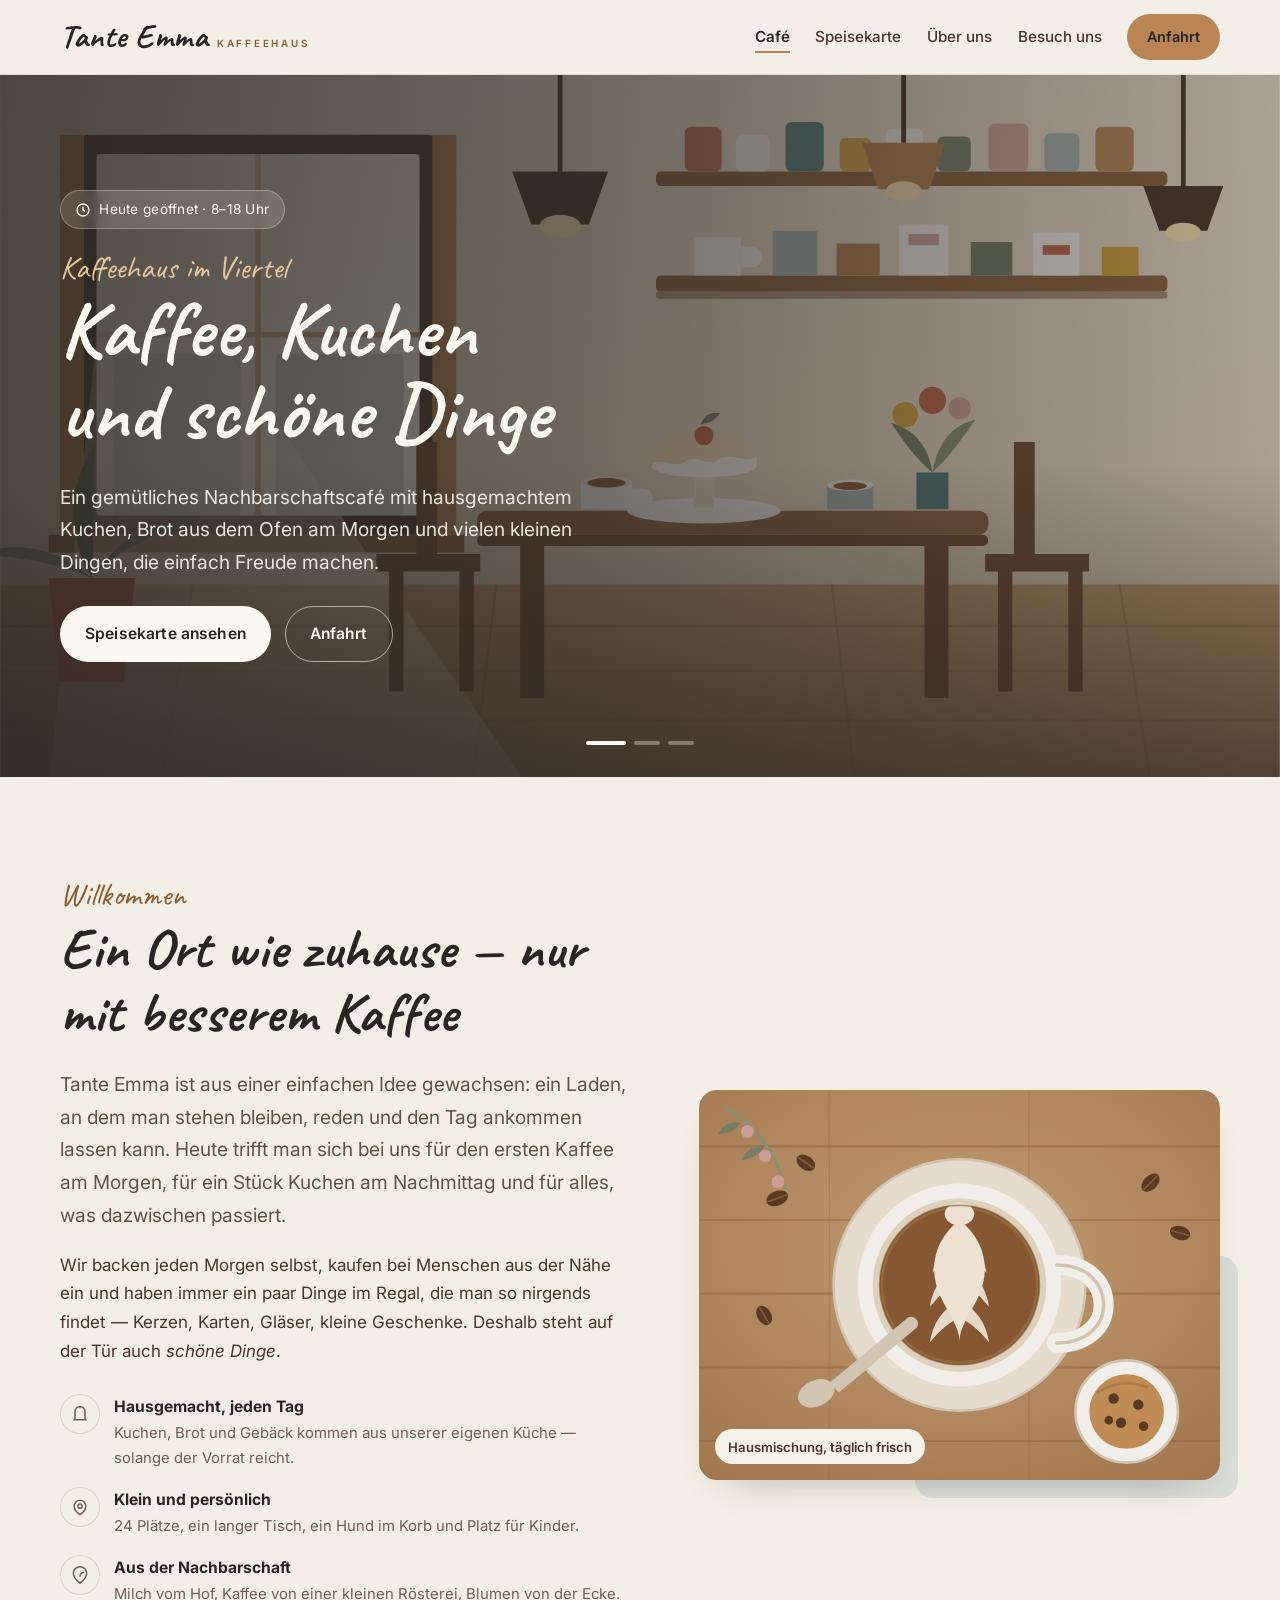
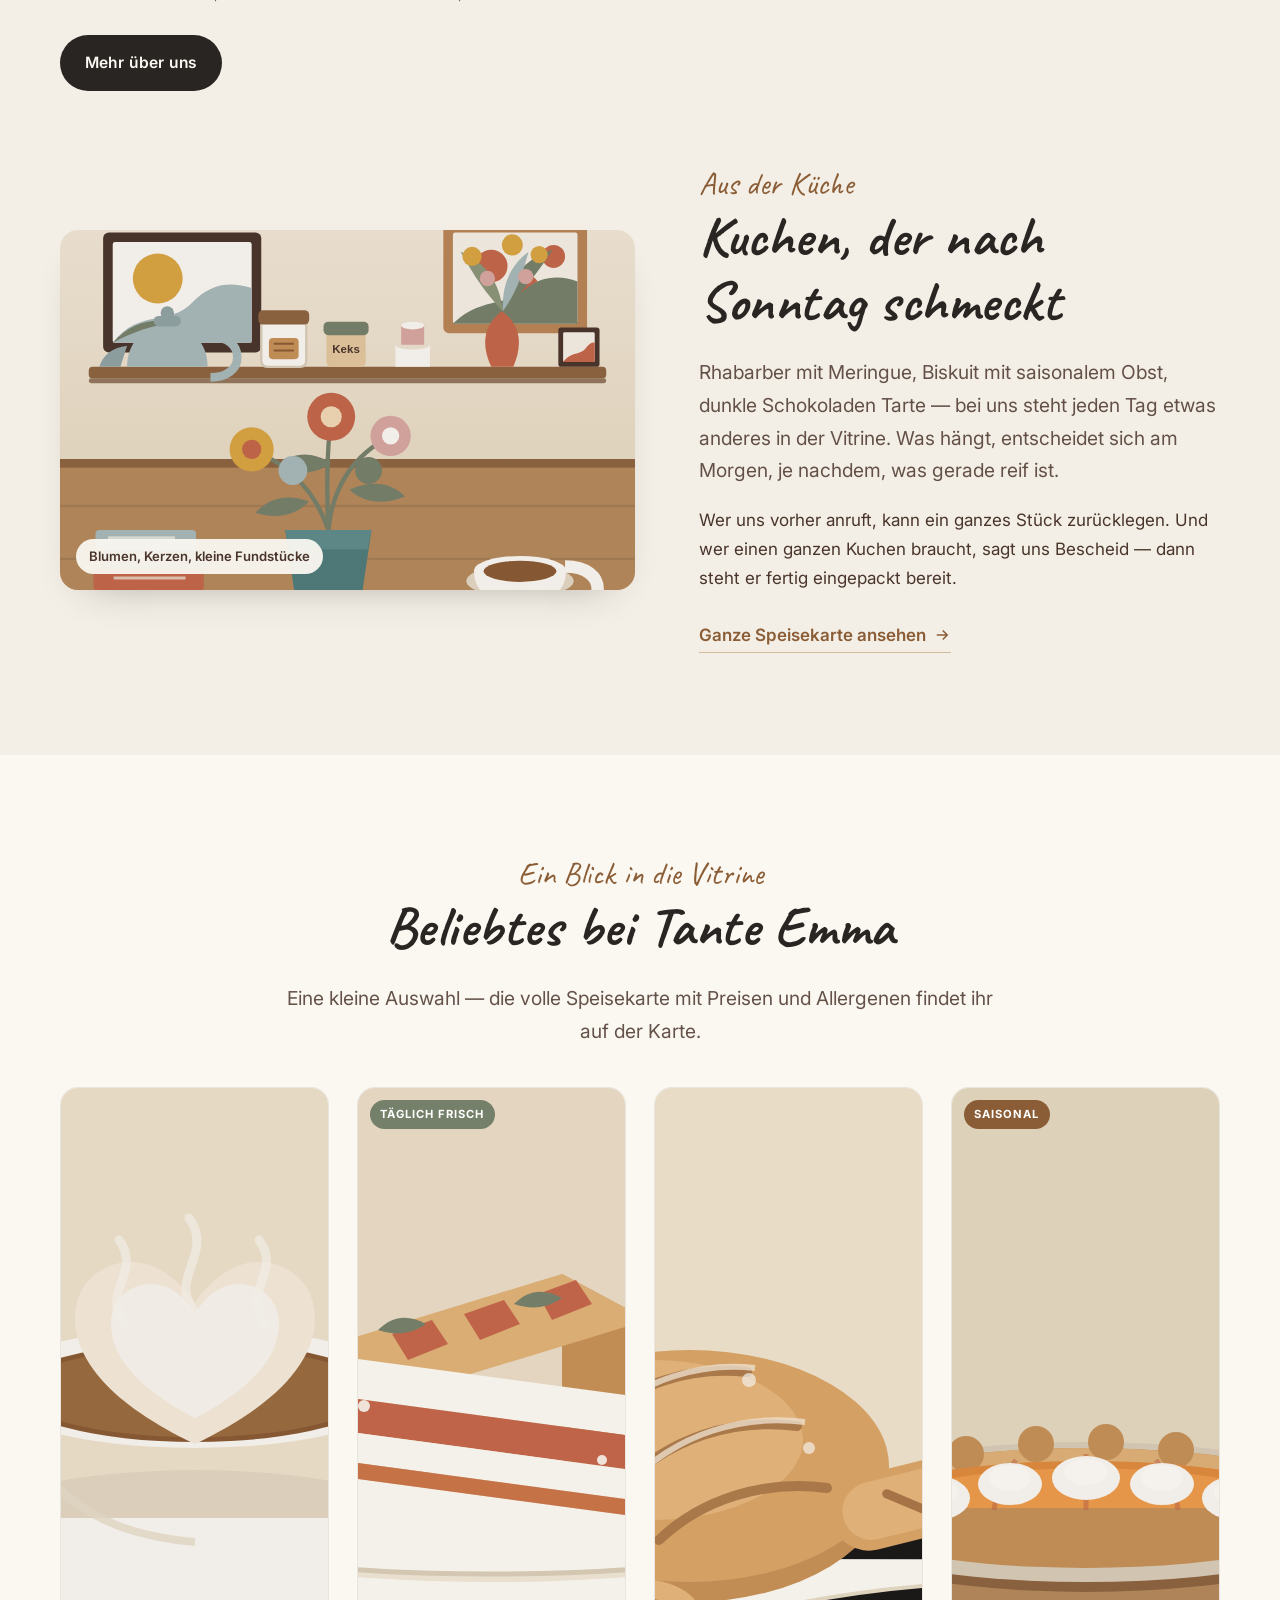
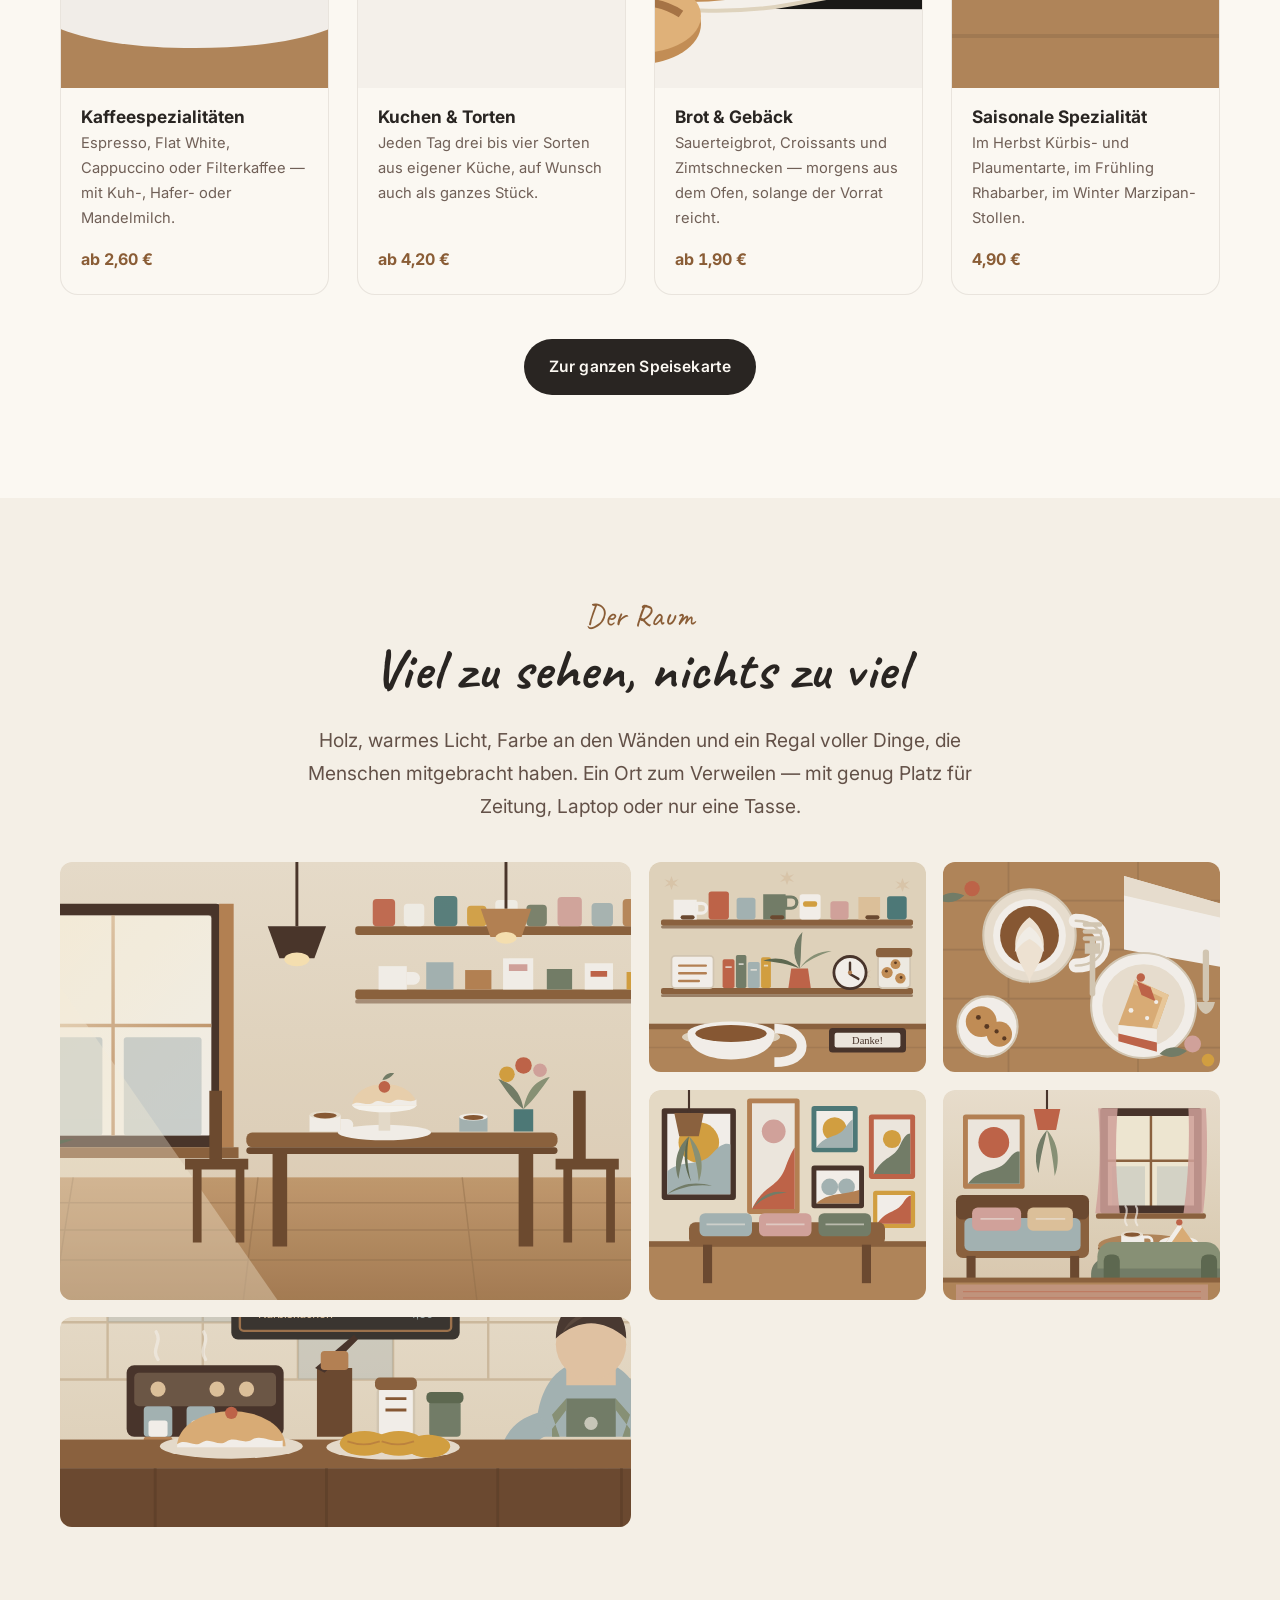
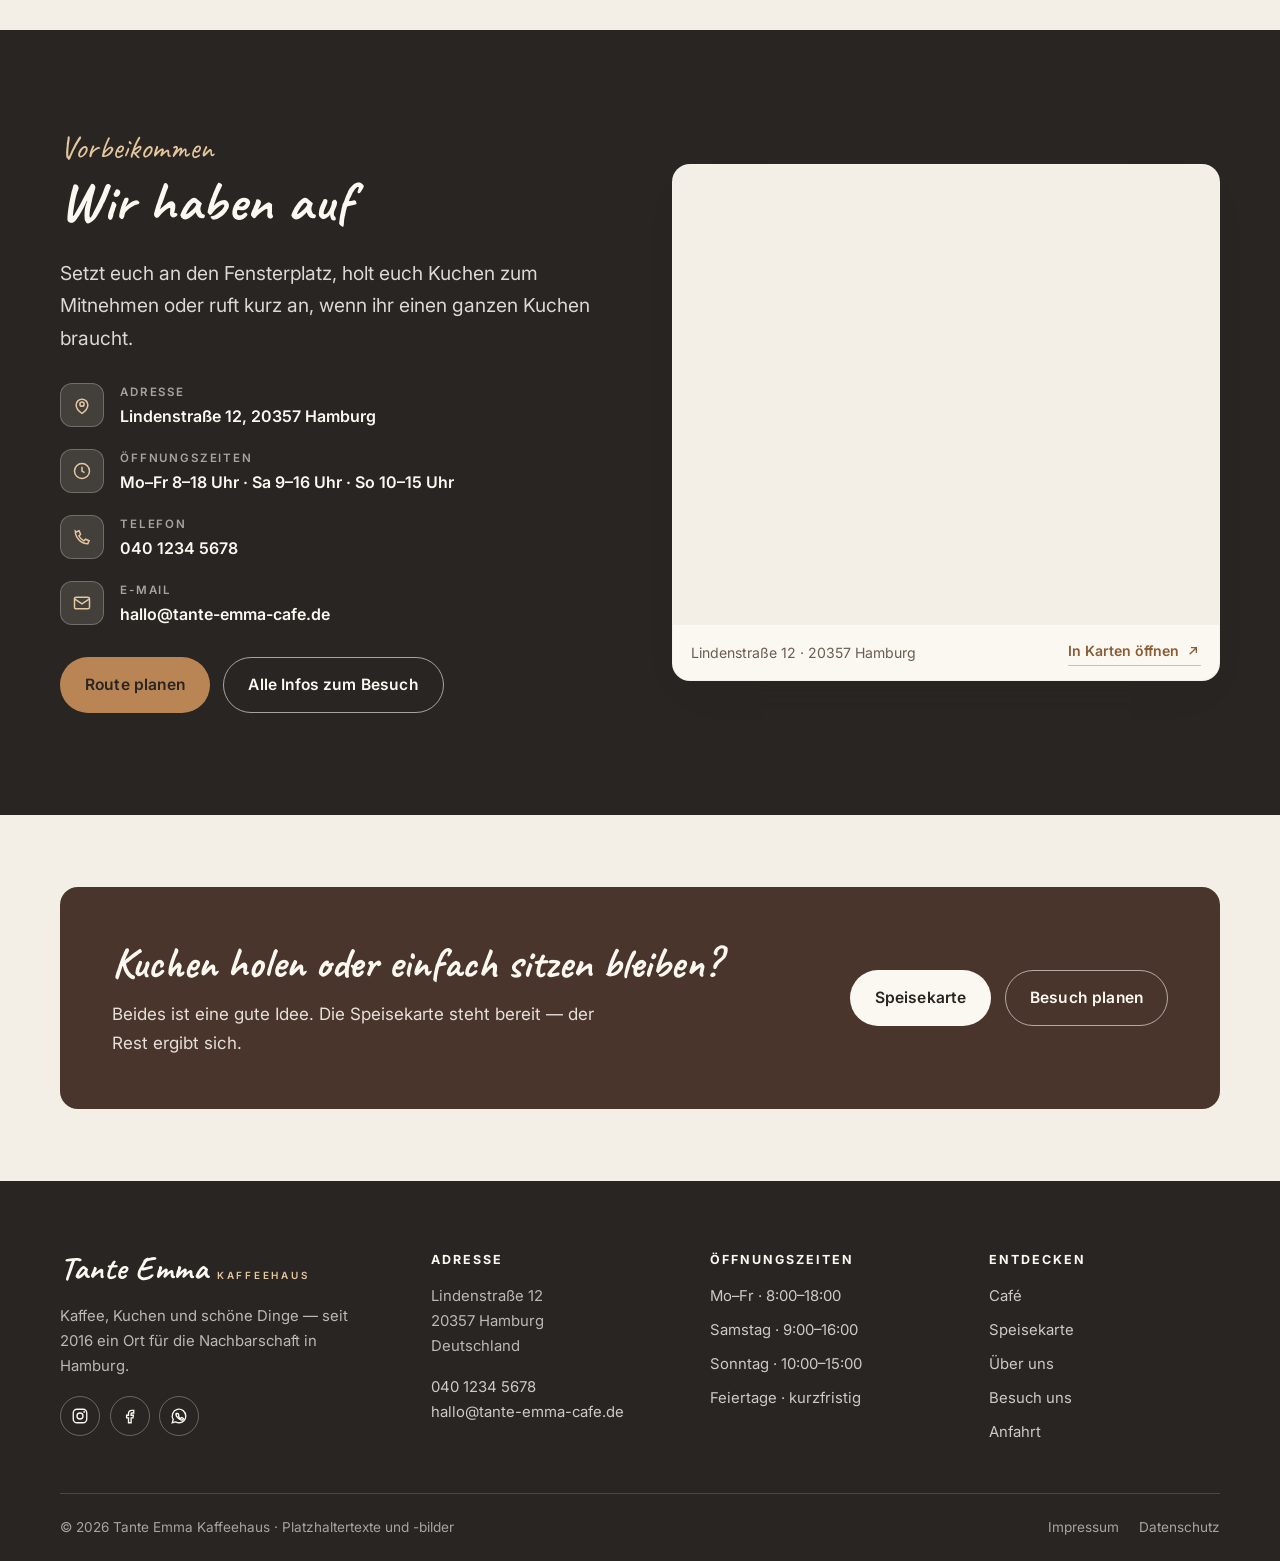
==== index.html @ 78c9334d "Add Tante Emma cafe website" ====
<!DOCTYPE html>
<html lang="de">
<head>
  <meta charset="utf-8">
  <meta name="viewport" content="width=device-width, initial-scale=1">
  <title>Tante Emma — Kaffee, Kuchen und schöne Dinge | Café in Hamburg</title>
  <meta name="description" content="Tante Emma ist das gemütliche Nachbarschaftscafé mit hausgemachtem Kuchen, frischem Brot und gutem Kaffee. Speisekarte, Öffnungszeiten und Anfahrt.">
  <link rel="canonical" href="https://www.tante-emma-cafe.de/">
  <meta name="theme-color" content="#F4EFE6">

  <meta property="og:type" content="website">
  <meta property="og:locale" content="de_DE">
  <meta property="og:site_name" content="Tante Emma">
  <meta property="og:title" content="Tante Emma — Kaffee, Kuchen und schöne Dinge">
  <meta property="og:description" content="Hausgemachter Kuchen, frisch gebackenes Brot und guter Kaffee im Nachbarschaftscafé.">
  <meta property="og:image" content="assets/img/hero-interior.svg">
  <meta name="twitter:card" content="summary_large_image">

  <link rel="icon" href="favicon.svg" type="image/svg+xml">

  <link rel="preconnect" href="https://fonts.googleapis.com">
  <link rel="preconnect" href="https://fonts.gstatic.com" crossorigin>
  <link href="https://fonts.googleapis.com/css2?family=Caveat:wght@500;600;700&family=Inter:wght@400;500;600;700&display=swap" rel="stylesheet">

  <link rel="stylesheet" href="assets/css/styles.css">

  <script type="application/ld+json">
  {
    "@context": "https://schema.org",
    "@type": "CafeOrCoffeeShop",
    "name": "Tante Emma",
    "description": "Nachbarschaftscafé mit hausgemachtem Kuchen, frischem Brot, Kaffee und schönen Dingen.",
    "url": "https://www.tante-emma-cafe.de/",
    "image": "assets/img/hero-interior.svg",
    "servesCuisine": ["Kaffee", "Kuchen", "Gebäck"],
    "priceRange": "€€",
    "telephone": "+49 40 1234 5678",
    "email": "hallo@tante-emma-cafe.de",
    "address": {
      "@type": "PostalAddress",
      "streetAddress": "Lindenstraße 12",
      "postalCode": "20357",
      "addressLocality": "Hamburg",
      "addressCountry": "DE"
    },
    "geo": { "@type": "GeoCoordinates", "latitude": 53.5637, "longitude": 9.9794 },
    "hasMap": "https://www.google.com/maps/dir/?api=1&destination=Lindenstra%C3%9Fe+12%2C+20357+Hamburg",
    "openingHoursSpecification": [
      { "@type": "OpeningHoursSpecification", "dayOfWeek": ["Monday","Tuesday","Wednesday","Thursday","Friday"], "opens": "08:00", "closes": "18:00" },
      { "@type": "OpeningHoursSpecification", "dayOfWeek": "Saturday", "opens": "09:00", "closes": "16:00" },
      { "@type": "OpeningHoursSpecification", "dayOfWeek": "Sunday", "opens": "10:00", "closes": "15:00" }
    ],
    "sameAs": ["https://www.instagram.com/", "https://www.facebook.com/"]
  }
  </script>
</head>
<body>
  <a class="skip-link" href="#inhalt">Zum Inhalt springen</a>

  <header class="site-header">
    <div class="wrap header-inner">
      <a class="brand" href="index.html">
        <span class="brand__mark">Tante Emma</span>
        <span class="brand__sub">Kaffeehaus</span>
      </a>

      <button class="nav-toggle" type="button" aria-expanded="false" aria-controls="hauptnavigation" aria-label="Menü öffnen">
        <span></span><span></span><span></span>
      </button>

      <nav class="nav" id="hauptnavigation" aria-label="Hauptnavigation">
        <ul class="nav__list">
          <li><a class="nav__link" href="index.html" aria-current="page">Café</a></li>
          <li><a class="nav__link" href="speisekarte.html">Speisekarte</a></li>
          <li><a class="nav__link" href="ueber-uns.html">Über uns</a></li>
          <li><a class="nav__link" href="besuch-uns.html">Besuch uns</a></li>
          <li class="header-cta"><a class="btn btn--honey" href="https://www.google.com/maps/dir/?api=1&amp;destination=Lindenstra%C3%9Fe+12%2C+20357+Hamburg" target="_blank" rel="noopener">Anfahrt</a></li>
        </ul>
      </nav>
    </div>
  </header>

  <main id="inhalt">

    <!-- ============ HERO ============ -->
    <section class="hero" data-hero aria-label="Willkommen bei Tante Emma">
      <div class="hero__media" aria-hidden="true">
        <img data-hero-slide class="is-active" src="assets/img/hero-interior.svg" alt="" width="1600" height="900" fetchpriority="high">
        <img data-hero-slide src="assets/img/hero-cake.svg" alt="" width="1600" height="900" loading="lazy">
        <img data-hero-slide src="assets/img/hero-window.svg" alt="" width="1600" height="900" loading="lazy">
      </div>
      <div class="hero__scrim" aria-hidden="true"></div>

      <div class="wrap hero__content">
        <span class="hero__badge">
          <svg width="16" height="16" viewBox="0 0 24 24" fill="none" stroke="currentColor" stroke-width="2" aria-hidden="true"><circle cx="12" cy="12" r="9"/><path d="M12 7v5l3 2"/></svg>
          Heute geöffnet · 8–18 Uhr
        </span>
        <p class="eyebrow">Kaffeehaus im Viertel</p>
        <h1 class="hero__title">Kaffee, Kuchen und schöne Dinge</h1>
        <p class="hero__text">
          Ein gemütliches Nachbarschaftscafé mit hausgemachtem Kuchen, Brot aus dem
          Ofen am Morgen und vielen kleinen Dingen, die einfach Freude machen.
        </p>
        <div class="btn-row">
          <a class="btn btn--light" href="speisekarte.html">Speisekarte ansehen</a>
          <a class="btn btn--outline-light" href="https://www.google.com/maps/dir/?api=1&amp;destination=Lindenstra%C3%9Fe+12%2C+20357+Hamburg" target="_blank" rel="noopener">Anfahrt</a>
        </div>
      </div>

      <div class="hero__dots" role="group" aria-label="Bildauswahl">
        <button class="hero__dot" type="button" data-hero-dot aria-current="true" aria-label="Bild 1 von 3 anzeigen"></button>
        <button class="hero__dot" type="button" data-hero-dot aria-current="false" aria-label="Bild 2 von 3 anzeigen"></button>
        <button class="hero__dot" type="button" data-hero-dot aria-current="false" aria-label="Bild 3 von 3 anzeigen"></button>
      </div>
    </section>

    <!-- ============ VORSTELLUNG ============ -->
    <section class="section" aria-labelledby="vita-titel">
      <div class="wrap">
        <div class="intro-grid reveal">
          <div class="intro-copy">
            <p class="eyebrow">Willkommen</p>
            <h2 class="section-title" id="vita-titel">Ein Ort wie zuhause — nur mit besserem Kaffee</h2>
            <p class="lead">
              Tante Emma ist aus einer einfachen Idee gewachsen: ein Laden, an dem man
              stehen bleiben, reden und den Tag ankommen lassen kann. Heute trifft man
              sich bei uns für den ersten Kaffee am Morgen, für ein Stück Kuchen am
              Nachmittag und für alles, was dazwischen passiert.
            </p>
            <p>
              Wir backen jeden Morgen selbst, kaufen bei Menschen aus der Nähe ein und
              haben immer ein paar Dinge im Regal, die man so nirgends findet — Kerzen,
              Karten, Gläser, kleine Geschenke. Deshalb steht auf der Tür auch
              <em>schöne Dinge</em>.
            </p>

            <ul class="feature-list">
              <li>
                <span class="feature-list__icon" aria-hidden="true">
                  <svg width="20" height="20" viewBox="0 0 24 24" fill="none" stroke="currentColor" stroke-width="1.8"><path d="M4 19h16M6 19V9a6 6 0 0 1 12 0v10M12 3v2"/></svg>
                </span>
                <span>
                  <strong>Hausgemacht, jeden Tag</strong>
                  <span>Kuchen, Brot und Gebäck kommen aus unserer eigenen Küche — solange der Vorrat reicht.</span>
                </span>
              </li>
              <li>
                <span class="feature-list__icon" aria-hidden="true">
                  <svg width="20" height="20" viewBox="0 0 24 24" fill="none" stroke="currentColor" stroke-width="1.8"><path d="M12 21s-7-4.4-7-10a7 7 0 0 1 14 0c0 5.6-7 10-7 10z"/><circle cx="12" cy="11" r="2.5"/></svg>
                </span>
                <span>
                  <strong>Klein und persönlich</strong>
                  <span>24 Plätze, ein langer Tisch, ein Hund im Korb und Platz für Kinder.</span>
                </span>
              </li>
              <li>
                <span class="feature-list__icon" aria-hidden="true">
                  <svg width="20" height="20" viewBox="0 0 24 24" fill="none" stroke="currentColor" stroke-width="1.8"><path d="M12 22c5-4 8-8 8-12a8 8 0 1 0-16 0c0 4 3 8 8 12z"/><path d="M12 14c0-3 2-5 5-5"/></svg>
                </span>
                <span>
                  <strong>Aus der Nachbarschaft</strong>
                  <span>Milch vom Hof, Kaffee von einer kleinen Rösterei, Blumen von der Ecke.</span>
                </span>
              </li>
            </ul>

            <div class="btn-row">
              <a class="btn btn--primary" href="ueber-uns.html">Mehr über uns</a>
            </div>
          </div>

          <div class="intro-media">
            <div class="frame-stack">
              <div class="frame">
                <img src="assets/img/detail-coffee.svg" alt="Cappuccino mit Latte Art auf einem Holztisch, daneben ein Löffel und ein Keks" width="1200" height="900" loading="lazy">
                <span class="frame__caption">Hausmischung, täglich frisch</span>
              </div>
            </div>
          </div>
        </div>

        <div class="intro-grid intro-grid--flip reveal">
          <div class="intro-copy">
            <p class="eyebrow">Aus der Küche</p>
            <h2 class="section-title">Kuchen, der nach Sonntag schmeckt</h2>
            <p class="lead">
              Rhabarber mit Meringue, Biskuit mit saisonalem Obst, dunkle Schokoladen
              Tarte — bei uns steht jeden Tag etwas anderes in der Vitrine. Was hängt,
              entscheidet sich am Morgen, je nachdem, was gerade reif ist.
            </p>
            <p>
              Wer uns vorher anruft, kann ein ganzes Stück zurücklegen. Und wer einen
              ganzen Kuchen braucht, sagt uns Bescheid — dann steht er fertig
              eingepackt bereit.
            </p>
            <div class="btn-row">
              <a class="text-link" href="speisekarte.html">
                Ganze Speisekarte ansehen
                <svg width="18" height="18" viewBox="0 0 24 24" fill="none" stroke="currentColor" stroke-width="2" aria-hidden="true"><path d="M5 12h14M13 6l6 6-6 6"/></svg>
              </a>
            </div>
          </div>
          <div class="intro-media">
            <div class="frame frame--wide">
              <img src="assets/img/detail-flowers.svg" alt="Vase mit Blumen, kleine Tassen und gerahmte Bilder auf einem Regal" width="1200" height="900" loading="lazy">
              <span class="frame__caption">Blumen, Kerzen, kleine Fundstücke</span>
            </div>
          </div>
        </div>
      </div>
    </section>

    <!-- ============ SPEISEKARTE-HIGHLIGHTS ============ -->
    <section class="section section--cream" aria-labelledby="karte-titel">
      <div class="wrap">
        <div class="center reveal">
          <p class="eyebrow">Ein Blick in die Vitrine</p>
          <h2 class="section-title" id="karte-titel">Beliebtes bei Tante Emma</h2>
          <p class="lead">Eine kleine Auswahl — die volle Speisekarte mit Preisen und Allergenen findet ihr auf der Karte.</p>
        </div>

        <div class="card-grid" style="margin-top: 2.5rem;">
          <article class="card reveal">
            <div class="card__media">
              <img src="assets/img/card-latte.svg" alt="Cappuccino mit Herz-Latte-Art in einer weißen Tasse" width="800" height="600" loading="lazy">
            </div>
            <div class="card__body">
              <h3 class="card__title">Kaffeespezialitäten</h3>
              <p class="card__text">Espresso, Flat White, Cappuccino oder Filterkaffee — mit Kuh-, Hafer- oder Mandelmilch.</p>
              <span class="card__price">ab 2,60 €</span>
            </div>
          </article>

          <article class="card reveal">
            <div class="card__media">
              <span class="card__tag">Täglich frisch</span>
              <img src="assets/img/card-cake.svg" alt="Stück Kuchen mit Creme- und Fruchtschichten auf einem Teller" width="800" height="600" loading="lazy">
            </div>
            <div class="card__body">
              <h3 class="card__title">Kuchen &amp; Torten</h3>
              <p class="card__text">Jeden Tag drei bis vier Sorten aus eigener Küche, auf Wunsch auch als ganzes Stück.</p>
              <span class="card__price">ab 4,20 €</span>
            </div>
          </article>

          <article class="card reveal">
            <div class="card__media">
              <img src="assets/img/card-bread.svg" alt="Frisch gebackenes Brot und Baguette auf einem Leinentuch" width="800" height="600" loading="lazy">
            </div>
            <div class="card__body">
              <h3 class="card__title">Brot &amp; Gebäck</h3>
              <p class="card__text">Sauerteigbrot, Croissants und Zimtschnecken — morgens aus dem Ofen, solange der Vorrat reicht.</p>
              <span class="card__price">ab 1,90 €</span>
            </div>
          </article>

          <article class="card reveal">
            <div class="card__media">
              <span class="card__tag card__tag--season">Saisonal</span>
              <img src="assets/img/card-season.svg" alt="Saisonale Tarte mit Kürbisfüllung und Sahnekügelchen" width="800" height="600" loading="lazy">
            </div>
            <div class="card__body">
              <h3 class="card__title">Saisonale Spezialität</h3>
              <p class="card__text">Im Herbst Kürbis- und Plaumentarte, im Frühling Rhabarber, im Winter Marzipan-Stollen.</p>
              <span class="card__price">4,90 €</span>
            </div>
          </article>
        </div>

        <div class="center" style="margin-top: 2.75rem;">
          <a class="btn btn--primary" href="speisekarte.html">Zur ganzen Speisekarte</a>
        </div>
      </div>
    </section>

    <!-- ============ DER RAUM ============ -->
    <section class="section" aria-labelledby="raum-titel">
      <div class="wrap">
        <div class="center reveal" style="margin-bottom: 2.5rem;">
          <p class="eyebrow">Der Raum</p>
          <h2 class="section-title" id="raum-titel">Viel zu sehen, nichts zu viel</h2>
          <p class="lead">
            Holz, warmes Licht, Farbe an den Wänden und ein Regal voller Dinge, die
            Menschen mitgebracht haben. Ein Ort zum Verweilen — mit genug Platz für
            Zeitung, Laptop oder nur eine Tasse.
          </p>
        </div>

        <div class="gallery reveal">
          <div class="gallery__item gallery__item--wide gallery__item--tall">
            <img src="assets/img/hero-interior.svg" alt="Blick in den Gastraum mit Holztisch, Hängeleuchten und regalen an der Wand" width="1600" height="900" loading="lazy">
          </div>
          <div class="gallery__item">
            <img src="assets/img/gallery-shelf.svg" alt="Wandregal mit Tassen, Gläsern, Büchern und einer kleinen Pflanze" width="800" height="600" loading="lazy">
          </div>
          <div class="gallery__item">
            <img src="assets/img/gallery-table.svg" alt="Gedeckter Tisch von oben mit Kaffee, Kuchenstück und Gebäck" width="800" height="600" loading="lazy">
          </div>
          <div class="gallery__item">
            <img src="assets/img/gallery-art.svg" alt="Wand mit bunten Bilderrahmen über einer Bank mit Kissen" width="800" height="600" loading="lazy">
          </div>
          <div class="gallery__item">
            <img src="assets/img/gallery-corner.svg" alt="Gemütliche Sitzecke mit Sessel, Beistelltisch und Fenster" width="800" height="600" loading="lazy">
          </div>
          <div class="gallery__item gallery__item--wide">
            <img src="assets/img/about-room.svg" alt="Theke mit Espressomaschine, Kuchenvitrine und Barista" width="1200" height="900" loading="lazy">
          </div>
        </div>
      </div>
    </section>

    <!-- ============ BESUCH ============ -->
    <section class="section visit" aria-labelledby="besuch-titel">
      <div class="wrap visit__inner">
        <div class="visit__info reveal">
          <p class="eyebrow">Vorbeikommen</p>
          <h2 class="section-title" id="besuch-titel">Wir haben auf</h2>
          <p class="lead" style="color: rgba(251,248,242,.85);">
            Setzt euch an den Fensterplatz, holt euch Kuchen zum Mitnehmen oder ruft
            kurz an, wenn ihr einen ganzen Kuchen braucht.
          </p>

          <ul class="info-list">
            <li>
              <span class="info-list__icon" aria-hidden="true">
                <svg width="20" height="20" viewBox="0 0 24 24" fill="none" stroke="currentColor" stroke-width="1.8"><path d="M12 22s-7-4.4-7-10a7 7 0 0 1 14 0c0 5.6-7 10-7 10z"/><circle cx="12" cy="11" r="2.5"/></svg>
              </span>
              <span>
                <span class="info-list__label">Adresse</span>
                <a class="info-list__value" href="https://www.google.com/maps/dir/?api=1&amp;destination=Lindenstra%C3%9Fe+12%2C+20357+Hamburg" target="_blank" rel="noopener">Lindenstraße 12, 20357 Hamburg</a>
              </span>
            </li>
            <li>
              <span class="info-list__icon" aria-hidden="true">
                <svg width="20" height="20" viewBox="0 0 24 24" fill="none" stroke="currentColor" stroke-width="1.8"><circle cx="12" cy="12" r="9"/><path d="M12 7v5l3 2"/></svg>
              </span>
              <span>
                <span class="info-list__label">Öffnungszeiten</span>
                <span class="info-list__value">Mo–Fr 8–18 Uhr · Sa 9–16 Uhr · So 10–15 Uhr</span>
              </span>
            </li>
            <li>
              <span class="info-list__icon" aria-hidden="true">
                <svg width="20" height="20" viewBox="0 0 24 24" fill="none" stroke="currentColor" stroke-width="1.8"><path d="M4 5c0 8.3 6.7 15 15 15l1.5-3.5-4.3-1.8-2 2A13.6 13.6 0 0 1 8.3 10.8l2-2L8.5 4.5 5 6z"/></svg>
              </span>
              <span>
                <span class="info-list__label">Telefon</span>
                <a class="info-list__value" href="tel:+494012345678">040 1234 5678</a>
              </span>
            </li>
            <li>
              <span class="info-list__icon" aria-hidden="true">
                <svg width="20" height="20" viewBox="0 0 24 24" fill="none" stroke="currentColor" stroke-width="1.8"><rect x="3" y="5" width="18" height="14" rx="2"/><path d="m3 7 9 6 9-6"/></svg>
              </span>
              <span>
                <span class="info-list__label">E-Mail</span>
                <a class="info-list__value" href="mailto:hallo@tante-emma-cafe.de">hallo@tante-emma-cafe.de</a>
              </span>
            </li>
          </ul>

          <div class="btn-row">
            <a class="btn btn--honey" href="https://www.google.com/maps/dir/?api=1&amp;destination=Lindenstra%C3%9Fe+12%2C+20357+Hamburg" target="_blank" rel="noopener">Route planen</a>
            <a class="btn btn--outline-light" href="besuch-uns.html">Alle Infos zum Besuch</a>
          </div>
        </div>

        <div class="map-card reveal">
          <iframe
            title="Karte mit dem Standort von Tante Emma, Lindenstraße 12, Hamburg"
            src="https://www.openstreetmap.org/export/embed.html?bbox=9.9644%2C53.5587%2C9.9944%2C53.5687&amp;layer=mapnik&amp;marker=53.5637%2C9.9794"
            loading="lazy"></iframe>
          <div class="map-card__footer">
            <span>Lindenstraße 12 · 20357 Hamburg</span>
            <a class="text-link" href="https://www.google.com/maps/dir/?api=1&amp;destination=Lindenstra%C3%9Fe+12%2C+20357+Hamburg" target="_blank" rel="noopener">
              In Karten öffnen
              <svg width="16" height="16" viewBox="0 0 24 24" fill="none" stroke="currentColor" stroke-width="2" aria-hidden="true"><path d="M7 17 17 7M9 7h8v8"/></svg>
            </a>
          </div>
        </div>
      </div>
    </section>

    <!-- ============ CTA ============ -->
    <section class="section section--tight" aria-label="Einladung">
      <div class="wrap">
        <div class="cta-band reveal">
          <div>
            <h2>Kuchen holen oder einfach sitzen bleiben?</h2>
            <p>Beides ist eine gute Idee. Die Speisekarte steht bereit — der Rest ergibt sich.</p>
          </div>
          <div class="btn-row">
            <a class="btn btn--light" href="speisekarte.html">Speisekarte</a>
            <a class="btn btn--outline-light" href="besuch-uns.html">Besuch planen</a>
          </div>
        </div>
      </div>
    </section>

  </main>

  <footer class="site-footer">
    <div class="wrap footer-grid">
      <div class="footer-col">
        <a class="brand" href="index.html">
          <span class="brand__mark">Tante Emma</span>
          <span class="brand__sub">Kaffeehaus</span>
        </a>
        <p style="margin-top: 1rem; max-width: 34ch;">
          Kaffee, Kuchen und schöne Dinge — seit 2016 ein Ort für die Nachbarschaft
          in Hamburg.
        </p>
        <div class="social-list">
          <a href="https://www.instagram.com/" target="_blank" rel="noopener" aria-label="Tante Emma auf Instagram">
            <svg width="18" height="18" viewBox="0 0 24 24" fill="none" stroke="currentColor" stroke-width="1.8" aria-hidden="true"><rect x="3" y="3" width="18" height="18" rx="5"/><circle cx="12" cy="12" r="4"/><circle cx="17.5" cy="6.5" r="1.2" fill="currentColor" stroke="none"/></svg>
          </a>
          <a href="https://www.facebook.com/" target="_blank" rel="noopener" aria-label="Tante Emma auf Facebook">
            <svg width="18" height="18" viewBox="0 0 24 24" fill="none" stroke="currentColor" stroke-width="1.8" aria-hidden="true"><path d="M14 8h3V4.5h-3A4 4 0 0 0 10 8.5V11H7.5v3.5H10V21h3.5v-6.5H16l.5-3.5h-3V9a1 1 0 0 1 1-1z"/></svg>
          </a>
          <a href="https://wa.me/494012345678" target="_blank" rel="noopener" aria-label="Tante Emma auf WhatsApp">
            <svg width="18" height="18" viewBox="0 0 24 24" fill="none" stroke="currentColor" stroke-width="1.8" aria-hidden="true"><path d="M21 12a9 9 0 0 1-13.4 7.8L3 21l1.3-4.4A9 9 0 1 1 21 12z"/><path d="M8.8 9.2c.3-.6.6-.6.9-.6h.6c.2 0 .5 0 .7.5l.7 1.7c.1.3 0 .5-.1.7l-.4.5c-.1.2-.2.3 0 .6.3.4.8 1 1.6 1.6.6.5 1 .7 1.2.8.3.1.4 0 .6-.1l.6-.7c.2-.2.4-.2.6-.1l1.6.8c.3.1.4.3.4.5 0 .6-.4 1.4-1 1.7-.5.3-1.3.4-2.4 0-1.4-.5-3-1.5-4.3-2.9-1.1-1.2-1.9-2.6-2.1-3.7-.2-.9 0-1.5.3-1.8z"/></svg>
          </a>
        </div>
      </div>

      <div class="footer-col">
        <h3>Adresse</h3>
        <p>
          Lindenstraße 12<br>
          20357 Hamburg<br>
          Deutschland
        </p>
        <p>
          <a href="tel:+494012345678">040 1234 5678</a><br>
          <a href="mailto:hallo@tante-emma-cafe.de">hallo@tante-emma-cafe.de</a>
        </p>
      </div>

      <div class="footer-col">
        <h3>Öffnungszeiten</h3>
        <ul>
          <li>Mo–Fr · 8:00–18:00</li>
          <li>Samstag · 9:00–16:00</li>
          <li>Sonntag · 10:00–15:00</li>
          <li>Feiertage · kurzfristig</li>
        </ul>
      </div>

      <div class="footer-col">
        <h3>Entdecken</h3>
        <ul>
          <li><a href="index.html">Café</a></li>
          <li><a href="speisekarte.html">Speisekarte</a></li>
          <li><a href="ueber-uns.html">Über uns</a></li>
          <li><a href="besuch-uns.html">Besuch uns</a></li>
          <li><a href="https://www.google.com/maps/dir/?api=1&amp;destination=Lindenstra%C3%9Fe+12%2C+20357+Hamburg" target="_blank" rel="noopener">Anfahrt</a></li>
        </ul>
      </div>
    </div>

    <div class="wrap footer-bottom">
      <p style="margin:0;">© <span data-year>2026</span> Tante Emma Kaffeehaus · Platzhaltertexte und -bilder</p>
      <ul>
        <li><a href="impressum.html">Impressum</a></li>
        <li><a href="datenschutz.html">Datenschutz</a></li>
      </ul>
    </div>
  </footer>

  <script src="assets/js/main.js"></script>
</body>
</html>
---- assets/css/styles.css ----
/* =========================================================
   Tante Emma — Kaffee, Kuchen und schöne Dinge
   Design system: warm ivory base, honey wood accents,
   walnut text, muted blue & sage as supporting colours.
   ========================================================= */

:root {
  --ivory: #F4EFE6;
  --cream: #FBF8F2;
  --honey: #B98555;
  --honey-deep: #8A5D36;
  --walnut: #49352B;
  --blue: #A8B8B8;
  --sage: #75806A;
  --charcoal: #292522;
  --line: rgba(73, 53, 43, 0.16);
  --line-soft: rgba(73, 53, 43, 0.10);

  --font-script: "Caveat", "Segoe Script", cursive;
  --font-body: "Inter", "Segoe UI", system-ui, -apple-system, sans-serif;

  --radius: 18px;
  --radius-sm: 12px;
  --shadow: 0 18px 40px -28px rgba(41, 37, 34, 0.45);
  --shadow-soft: 0 10px 30px -24px rgba(41, 37, 34, 0.5);

  --wrap: 1160px;
  --gutter: clamp(1.25rem, 4vw, 2.5rem);
  --section: clamp(4rem, 8vw, 6.5rem);

  --focus: 0 0 0 3px rgba(185, 133, 85, 0.45);
}

/* ---------- Reset ---------- */
*,
*::before,
*::after { box-sizing: border-box; }

html { scroll-behavior: smooth; -webkit-text-size-adjust: 100%; }

body {
  margin: 0;
  background: var(--ivory);
  color: var(--walnut);
  font-family: var(--font-body);
  font-size: clamp(1rem, 0.96rem + 0.2vw, 1.0625rem);
  line-height: 1.7;
  -webkit-font-smoothing: antialiased;
  overflow-x: hidden;
}

img { max-width: 100%; display: block; }

h1, h2, h3, h4 { line-height: 1.15; margin: 0 0 0.5em; color: var(--charcoal); }

p { margin: 0 0 1em; }

a { color: var(--honey-deep); text-decoration-thickness: 1px; text-underline-offset: 3px; }

a:hover { color: var(--charcoal); }

:focus-visible {
  outline: none;
  box-shadow: var(--focus);
  border-radius: 6px;
}

.skip-link {
  position: absolute;
  left: 1rem;
  top: -100px;
  z-index: 200;
  background: var(--charcoal);
  color: var(--cream);
  padding: 0.7rem 1.1rem;
  border-radius: 0 0 10px 10px;
  text-decoration: none;
  font-weight: 600;
}
.skip-link:focus { top: 0; color: var(--cream); }

/* ---------- Layout helpers ---------- */
.wrap {
  width: min(100% - (var(--gutter) * 2), var(--wrap));
  margin-inline: auto;
}

.section { padding-block: var(--section); }
.section--cream { background: var(--cream); }
.section--tight { padding-block: clamp(2.75rem, 6vw, 4.5rem); }

.eyebrow {
  font-family: var(--font-script);
  font-size: clamp(1.5rem, 1.2rem + 1.4vw, 2rem);
  color: var(--honey-deep);
  line-height: 1;
  margin-bottom: 0.35rem;
  display: block;
}

.section-title {
  font-family: var(--font-script);
  font-size: clamp(2.3rem, 1.7rem + 3vw, 3.5rem);
  font-weight: 700;
  letter-spacing: 0.5px;
  margin-bottom: 0.4em;
}

.section-title--sans {
  font-family: var(--font-body);
  font-size: clamp(1.75rem, 1.3rem + 2vw, 2.4rem);
  font-weight: 700;
  letter-spacing: -0.02em;
}

.lead {
  font-size: clamp(1.05rem, 1rem + 0.3vw, 1.2rem);
  color: rgba(73, 53, 43, 0.85);
  max-width: 60ch;
}

.center { text-align: center; }
.center .lead { margin-inline: auto; }

/* ---------- Buttons ---------- */
.btn {
  display: inline-flex;
  align-items: center;
  justify-content: center;
  gap: 0.5rem;
  padding: 0.85rem 1.5rem;
  border-radius: 999px;
  border: 1.5px solid transparent;
  font: inherit;
  font-weight: 600;
  font-size: 0.975rem;
  letter-spacing: 0.01em;
  text-decoration: none;
  cursor: pointer;
  transition: background-color 0.2s ease, color 0.2s ease,
              border-color 0.2s ease, transform 0.2s ease;
}

.btn:active { transform: translateY(1px); }

.btn--primary {
  background: var(--charcoal);
  color: var(--cream);
}
.btn--primary:hover { background: var(--walnut); color: var(--cream); }

.btn--honey {
  background: var(--honey);
  color: var(--charcoal);
}
.btn--honey:hover { background: var(--cream); color: var(--charcoal); }

.btn--ghost {
  background: transparent;
  color: var(--charcoal);
  border-color: rgba(73, 53, 43, 0.35);
}
.btn--ghost:hover { background: rgba(73, 53, 43, 0.06); color: var(--charcoal); }

.btn--light {
  background: var(--cream);
  color: var(--charcoal);
}
.btn--light:hover { background: #fff; color: var(--charcoal); }

.btn--outline-light {
  background: transparent;
  color: var(--cream);
  border-color: rgba(251, 248, 242, 0.6);
}
.btn--outline-light:hover { background: rgba(251, 248, 242, 0.14); color: var(--cream); }

.btn-row {
  display: flex;
  flex-wrap: wrap;
  gap: 0.85rem;
  margin-top: 1.75rem;
}
.center .btn-row { justify-content: center; }

.text-link {
  display: inline-flex;
  align-items: center;
  gap: 0.4rem;
  font-weight: 600;
  text-decoration: none;
  color: var(--honey-deep);
  border-bottom: 1.5px solid rgba(185, 133, 85, 0.5);
  padding-bottom: 2px;
}
.text-link:hover { color: var(--charcoal); border-color: var(--charcoal); }
.text-link svg { transition: transform 0.2s ease; }
.text-link:hover svg { transform: translateX(3px); }

/* ---------- Header ---------- */
.site-header {
  position: sticky;
  top: 0;
  z-index: 100;
  background: rgba(244, 239, 230, 0.92);
  backdrop-filter: blur(12px);
  -webkit-backdrop-filter: blur(12px);
  border-bottom: 1px solid var(--line-soft);
  transition: box-shadow 0.25s ease;
}
.site-header.is-stuck { box-shadow: 0 10px 30px -26px rgba(41, 37, 34, 0.7); }

.header-inner {
  display: flex;
  align-items: center;
  gap: 1.5rem;
  min-height: 74px;
}

.brand {
  display: inline-flex;
  align-items: baseline;
  gap: 0.55rem;
  text-decoration: none;
  color: var(--charcoal);
  flex-shrink: 0;
}
.brand:hover { color: var(--charcoal); }

.brand__mark {
  font-family: var(--font-script);
  font-size: clamp(1.7rem, 1.5rem + 1vw, 2.05rem);
  font-weight: 700;
  line-height: 1;
  letter-spacing: 0.5px;
}

.brand__sub {
  font-size: 0.62rem;
  letter-spacing: 0.28em;
  text-transform: uppercase;
  color: var(--honey-deep);
  font-weight: 600;
  white-space: nowrap;
}

.nav { margin-left: auto; }

.nav__list {
  display: flex;
  align-items: center;
  gap: clamp(1rem, 2vw, 2rem);
  list-style: none;
  margin: 0;
  padding: 0;
}

.nav__link {
  position: relative;
  text-decoration: none;
  color: var(--walnut);
  font-weight: 500;
  font-size: 0.95rem;
  padding: 0.4rem 0;
  white-space: nowrap;
}
.nav__link::after {
  content: "";
  position: absolute;
  left: 0;
  bottom: 0;
  height: 2px;
  width: 100%;
  background: var(--honey);
  transform: scaleX(0);
  transform-origin: left;
  transition: transform 0.22s ease;
}
.nav__link:hover::after,
.nav__link[aria-current="page"]::after { transform: scaleX(1); }
.nav__link[aria-current="page"] { color: var(--charcoal); font-weight: 600; }

.header-cta { flex-shrink: 0; }
.header-cta .btn { padding: 0.6rem 1.15rem; font-size: 0.9rem; }

.nav-toggle {
  display: none;
  margin-left: auto;
  width: 46px;
  height: 46px;
  border: 1.5px solid var(--line);
  background: var(--cream);
  border-radius: 12px;
  cursor: pointer;
  align-items: center;
  justify-content: center;
  flex-direction: column;
  gap: 5px;
  padding: 0;
}
.nav-toggle span {
  display: block;
  width: 20px;
  height: 2px;
  background: var(--charcoal);
  border-radius: 2px;
  transition: transform 0.25s ease, opacity 0.2s ease;
}
.nav-toggle[aria-expanded="true"] span:nth-child(1) { transform: translateY(7px) rotate(45deg); }
.nav-toggle[aria-expanded="true"] span:nth-child(2) { opacity: 0; }
.nav-toggle[aria-expanded="true"] span:nth-child(3) { transform: translateY(-7px) rotate(-45deg); }

/* ---------- Hero ---------- */
.hero {
  position: relative;
  isolation: isolate;
  min-height: clamp(520px, 78vh, 760px);
  display: flex;
  align-items: center;
  color: var(--cream);
  overflow: hidden;
}

.hero__media {
  position: absolute;
  inset: 0;
  z-index: -2;
}
.hero__media img {
  position: absolute;
  inset: 0;
  width: 100%;
  height: 100%;
  object-fit: cover;
  opacity: 0;
  transition: opacity 1s ease;
}
.hero__media img.is-active { opacity: 1; }

.sr-only {
  position: absolute;
  width: 1px;
  height: 1px;
  padding: 0;
  margin: -1px;
  overflow: hidden;
  clip: rect(0 0 0 0);
  white-space: nowrap;
  border: 0;
}

.hero__scrim {
  position: absolute;
  inset: 0;
  z-index: -1;
  background:
    linear-gradient(100deg, rgba(41, 37, 34, 0.82) 0%, rgba(41, 37, 34, 0.62) 45%, rgba(41, 37, 34, 0.25) 100%),
    linear-gradient(to top, rgba(41, 37, 34, 0.55), transparent 45%);
}

.hero__content {
  padding-block: clamp(4rem, 10vw, 7rem);
  max-width: none;
}

.hero .eyebrow { color: #E4C79F; }

.hero__title {
  font-family: var(--font-script);
  font-size: clamp(2.9rem, 1.9rem + 5vw, 5rem);
  font-weight: 700;
  color: var(--cream);
  line-height: 1.02;
  letter-spacing: 0.5px;
  margin-bottom: 0.35em;
  max-width: 720px;
  text-wrap: balance;
}

.hero__text {
  font-size: clamp(1.05rem, 1rem + 0.35vw, 1.2rem);
  color: rgba(251, 248, 242, 0.9);
  max-width: 34rem;
}

.hero__badge {
  display: inline-flex;
  align-items: center;
  gap: 0.5rem;
  background: rgba(251, 248, 242, 0.14);
  border: 1px solid rgba(251, 248, 242, 0.3);
  backdrop-filter: blur(6px);
  padding: 0.45rem 0.9rem;
  border-radius: 999px;
  font-size: 0.85rem;
  letter-spacing: 0.02em;
  margin-bottom: 1.4rem;
}
.hero__badge svg { flex-shrink: 0; }

.hero__dots {
  position: absolute;
  bottom: clamp(1.25rem, 3vw, 2rem);
  left: 50%;
  transform: translateX(-50%);
  display: flex;
  gap: 0.5rem;
  z-index: 2;
}
.hero__dot {
  width: 26px;
  height: 4px;
  border-radius: 4px;
  background: rgba(251, 248, 242, 0.35);
  border: 0;
  padding: 0;
  cursor: pointer;
  transition: background-color 0.3s ease, width 0.3s ease;
}
.hero__dot[aria-current="true"] { background: var(--cream); width: 40px; }

/* ---------- Intro ---------- */
.intro-grid {
  display: grid;
  grid-template-columns: 1.05fr 0.95fr;
  gap: clamp(2rem, 5vw, 4.5rem);
  align-items: center;
}

.intro-grid + .intro-grid { margin-top: clamp(3rem, 6vw, 5rem); }
.intro-grid--flip .intro-copy { order: 2; }

.feature-list {
  list-style: none;
  margin: 1.75rem 0 0;
  padding: 0;
  display: grid;
  gap: 1rem;
}
.feature-list li {
  display: grid;
  grid-template-columns: auto 1fr;
  gap: 0.9rem;
  align-items: start;
}
.feature-list__icon {
  width: 40px;
  height: 40px;
  border-radius: 50%;
  background: var(--ivory);
  border: 1px solid var(--line);
  display: grid;
  place-items: center;
  color: var(--honey-deep);
  flex-shrink: 0;
}
.feature-list strong { display: block; color: var(--charcoal); font-size: 0.98rem; }
.feature-list span { font-size: 0.93rem; color: rgba(73, 53, 43, 0.78); }

/* ---------- Art / photo frames ---------- */
.frame {
  position: relative;
  border-radius: var(--radius);
  overflow: hidden;
  box-shadow: var(--shadow);
  background: var(--cream);
}
.frame img {
  width: 100%;
  height: 100%;
  object-fit: cover;
  aspect-ratio: 4 / 3;
}
.frame--tall img { aspect-ratio: 3 / 4; }
.frame--wide img { aspect-ratio: 16 / 10; }

.frame__caption {
  position: absolute;
  left: 1rem;
  bottom: 1rem;
  background: rgba(251, 248, 242, 0.94);
  color: var(--walnut);
  font-size: 0.82rem;
  font-weight: 600;
  padding: 0.4rem 0.8rem;
  border-radius: 999px;
  box-shadow: var(--shadow-soft);
}

.frame-stack { position: relative; }
.frame-stack::before {
  content: "";
  position: absolute;
  inset: auto -18px -18px auto;
  width: 62%;
  height: 62%;
  background: var(--blue);
  opacity: 0.35;
  border-radius: var(--radius);
  z-index: -1;
}

/* ---------- Menu highlights ---------- */
.card-grid {
  display: grid;
  grid-template-columns: repeat(4, 1fr);
  gap: clamp(1.1rem, 2.2vw, 1.75rem);
}

.card {
  background: var(--cream);
  border: 1px solid var(--line-soft);
  border-radius: var(--radius);
  overflow: hidden;
  display: flex;
  flex-direction: column;
  transition: transform 0.25s ease, box-shadow 0.25s ease;
}
.card:hover { transform: translateY(-5px); box-shadow: var(--shadow); }

.card__media { position: relative; overflow: hidden; }
.card__media img {
  width: 100%;
  aspect-ratio: 4 / 3;
  object-fit: cover;
  transition: transform 0.5s ease;
}
.card:hover .card__media img { transform: scale(1.05); }

.card__tag {
  position: absolute;
  top: 0.75rem;
  left: 0.75rem;
  background: var(--sage);
  color: #fff;
  font-size: 0.7rem;
  font-weight: 700;
  letter-spacing: 0.09em;
  text-transform: uppercase;
  padding: 0.3rem 0.65rem;
  border-radius: 999px;
}
.card__tag--season { background: var(--honey-deep); }

.card__body {
  padding: 1.15rem 1.25rem 1.35rem;
  display: flex;
  flex-direction: column;
  flex: 1;
}
.card__title {
  font-size: 1.08rem;
  font-weight: 700;
  color: var(--charcoal);
  margin-bottom: 0.3rem;
}
.card__text {
  font-size: 0.92rem;
  color: rgba(73, 53, 43, 0.78);
  margin-bottom: 0.9rem;
  flex: 1;
}
.card__price {
  font-weight: 700;
  color: var(--honey-deep);
  font-size: 1rem;
  font-variant-numeric: tabular-nums;
}

/* ---------- Gallery ---------- */
.gallery {
  display: grid;
  grid-template-columns: repeat(4, 1fr);
  grid-auto-rows: clamp(140px, 20vw, 210px);
  gap: clamp(0.7rem, 1.5vw, 1.1rem);
}
.gallery__item {
  border-radius: var(--radius-sm);
  overflow: hidden;
  position: relative;
  background: var(--cream);
}
.gallery__item img {
  width: 100%;
  height: 100%;
  object-fit: cover;
  transition: transform 0.55s ease;
}
.gallery__item:hover img { transform: scale(1.06); }
.gallery__item--wide { grid-column: span 2; }
.gallery__item--tall { grid-row: span 2; }

/* ---------- Visit ---------- */
.visit {
  position: relative;
  background: var(--charcoal);
  overflow: hidden;
}

.visit__inner {
  display: grid;
  grid-template-columns: 1fr 1fr;
  gap: clamp(2rem, 5vw, 4rem);
  align-items: center;
}

.visit__info h2 { color: var(--cream); }
.visit .eyebrow { color: #E4C79F; }
.visit p { color: rgba(251, 248, 242, 0.85); }

.info-list {
  list-style: none;
  margin: 1.75rem 0 0;
  padding: 0;
  display: grid;
  gap: 1.1rem;
}
.info-list li {
  display: grid;
  grid-template-columns: 44px 1fr;
  gap: 1rem;
  align-items: start;
}
.info-list__icon {
  width: 44px;
  height: 44px;
  border-radius: 12px;
  background: rgba(251, 248, 242, 0.12);
  border: 1px solid rgba(251, 248, 242, 0.25);
  display: grid;
  place-items: center;
  color: #E4C79F;
}
.info-list__label {
  display: block;
  font-size: 0.72rem;
  letter-spacing: 0.16em;
  text-transform: uppercase;
  color: rgba(251, 248, 242, 0.6);
  font-weight: 600;
}
.info-list__value {
  color: var(--cream);
  font-weight: 600;
  font-size: 1rem;
  text-decoration: none;
}
a.info-list__value:hover { color: #fff; text-decoration: underline; }
.info-list__note { font-size: 0.88rem; color: rgba(251, 248, 242, 0.72); }

.map-card {
  border-radius: var(--radius);
  overflow: hidden;
  box-shadow: var(--shadow);
  border: 1px solid rgba(251, 248, 242, 0.25);
  background: var(--ivory);
}
.map-card iframe {
  display: block;
  width: 100%;
  height: clamp(320px, 42vw, 460px);
  border: 0;
  filter: saturate(0.85) contrast(1.02);
}
.map-card__footer {
  display: flex;
  flex-wrap: wrap;
  gap: 0.75rem;
  align-items: center;
  justify-content: space-between;
  padding: 0.9rem 1.1rem;
  background: var(--cream);
  font-size: 0.88rem;
  color: rgba(73, 53, 43, 0.8);
}

/* ---------- Footer ---------- */
.site-footer {
  background: var(--charcoal);
  color: rgba(251, 248, 242, 0.78);
  padding-top: clamp(3rem, 6vw, 4.5rem);
  font-size: 0.93rem;
}

.footer-grid {
  display: grid;
  grid-template-columns: 1.4fr 1fr 1fr 1fr;
  gap: clamp(1.75rem, 4vw, 3rem);
  padding-bottom: clamp(2rem, 4vw, 3rem);
}

.site-footer .brand__mark { color: var(--cream); }
.site-footer .brand__sub { color: #E4C79F; }

.footer-col h3 {
  color: var(--cream);
  font-size: 0.78rem;
  letter-spacing: 0.16em;
  text-transform: uppercase;
  margin-bottom: 1rem;
  font-weight: 700;
}
.footer-col ul { list-style: none; margin: 0; padding: 0; display: grid; gap: 0.55rem; }
.footer-col a { color: rgba(251, 248, 242, 0.78); text-decoration: none; }
.footer-col a:hover { color: var(--cream); text-decoration: underline; }
.footer-col p { color: rgba(251, 248, 242, 0.7); }

.social-list { display: flex; gap: 0.6rem; margin-top: 1rem; }
.social-list a {
  width: 40px;
  height: 40px;
  border-radius: 50%;
  border: 1px solid rgba(251, 248, 242, 0.3);
  display: grid;
  place-items: center;
  color: var(--cream);
  transition: background-color 0.2s ease, border-color 0.2s ease;
}
.social-list a:hover { background: rgba(251, 248, 242, 0.14); color: var(--cream); }

.footer-bottom {
  border-top: 1px solid rgba(251, 248, 242, 0.16);
  padding-block: 1.35rem;
  display: flex;
  flex-wrap: wrap;
  gap: 0.75rem 1.5rem;
  justify-content: space-between;
  font-size: 0.85rem;
  color: rgba(251, 248, 242, 0.6);
}
.footer-bottom ul { list-style: none; display: flex; flex-wrap: wrap; gap: 1.25rem; margin: 0; padding: 0; }
.footer-bottom a { color: rgba(251, 248, 242, 0.6); text-decoration: none; }
.footer-bottom a:hover { color: var(--cream); text-decoration: underline; }

/* ---------- Page hero (inner pages) ---------- */
.page-hero {
  position: relative;
  isolation: isolate;
  padding-block: clamp(3.5rem, 8vw, 6rem);
  color: var(--cream);
  overflow: hidden;
}
.page-hero--plain { background: var(--walnut); }

.page-hero__media { position: absolute; inset: 0; z-index: -2; }
.page-hero__media img { width: 100%; height: 100%; object-fit: cover; }
.page-hero__scrim {
  position: absolute;
  inset: 0;
  z-index: -1;
  background: linear-gradient(95deg, rgba(41, 37, 34, 0.86), rgba(41, 37, 43, 0.55));
}
.page-hero .eyebrow { color: #E4C79F; }
.page-hero h1 {
  font-family: var(--font-script);
  color: var(--cream);
  font-size: clamp(2.6rem, 1.8rem + 4vw, 4.2rem);
  margin-bottom: 0.25em;
}
.page-hero p { color: rgba(251, 248, 242, 0.9); max-width: 55ch; margin-bottom: 0; }

.breadcrumb {
  display: flex;
  gap: 0.5rem;
  list-style: none;
  margin: 0 0 1.25rem;
  padding: 0;
  font-size: 0.83rem;
  letter-spacing: 0.04em;
}
.breadcrumb a { color: rgba(251, 248, 242, 0.75); text-decoration: none; }
.breadcrumb a:hover { color: var(--cream); text-decoration: underline; }
.breadcrumb li:not(:last-child)::after { content: "/"; margin-left: 0.5rem; opacity: 0.5; }
.breadcrumb [aria-current] { color: var(--cream); font-weight: 600; }

/* ---------- Menu page ---------- */
.menu-layout {
  display: grid;
  grid-template-columns: 230px 1fr;
  gap: clamp(2rem, 4vw, 3.5rem);
  align-items: start;
}

.menu-nav {
  position: sticky;
  top: 96px;
  background: var(--cream);
  border: 1px solid var(--line-soft);
  border-radius: var(--radius);
  padding: 1rem;
}
.menu-nav h2 {
  font-size: 0.72rem;
  letter-spacing: 0.16em;
  text-transform: uppercase;
  color: rgba(73, 53, 43, 0.6);
  margin: 0.25rem 0.35rem 0.75rem;
  font-weight: 700;
}
.menu-nav ul { list-style: none; margin: 0; padding: 0; display: grid; gap: 0.2rem; }
.menu-nav a {
  display: flex;
  justify-content: space-between;
  gap: 0.5rem;
  padding: 0.6rem 0.7rem;
  border-radius: 10px;
  text-decoration: none;
  color: var(--walnut);
  font-size: 0.94rem;
  font-weight: 500;
}
.menu-nav a:hover { background: rgba(185, 133, 85, 0.14); color: var(--charcoal); }
.menu-nav a.is-active { background: var(--charcoal); color: var(--cream); font-weight: 600; }
.menu-nav a span { opacity: 0.6; font-variant-numeric: tabular-nums; font-size: 0.85rem; }

.menu-section { scroll-margin-top: 100px; margin-bottom: clamp(2.5rem, 5vw, 3.75rem); }
.menu-section__head {
  display: flex;
  align-items: baseline;
  justify-content: space-between;
  gap: 1rem;
  border-bottom: 2px solid var(--line);
  padding-bottom: 0.75rem;
  margin-bottom: 0.5rem;
}
.menu-section__head h2 {
  font-family: var(--font-script);
  font-size: clamp(1.9rem, 1.5rem + 1.6vw, 2.5rem);
  margin: 0;
  color: var(--charcoal);
}
.menu-section__note { font-size: 0.8rem; color: rgba(73, 53, 43, 0.6); }

.menu-item {
  display: grid;
  grid-template-columns: 1fr auto;
  gap: 0.35rem 1.5rem;
  padding: 1.05rem 0.75rem;
  border-bottom: 1px dashed var(--line);
  border-radius: 10px;
  transition: background-color 0.2s ease;
}
.menu-item:hover { background: rgba(251, 248, 242, 0.9); }
.menu-item__name {
  font-weight: 700;
  color: var(--charcoal);
  font-size: 1.02rem;
  display: flex;
  align-items: center;
  gap: 0.6rem;
  flex-wrap: wrap;
}
.menu-item__price {
  font-weight: 700;
  color: var(--honey-deep);
  font-variant-numeric: tabular-nums;
  white-space: nowrap;
  font-size: 1.02rem;
}
.menu-item__desc {
  grid-column: 1 / -1;
  font-size: 0.92rem;
  color: rgba(73, 53, 43, 0.78);
  margin: 0;
  max-width: 62ch;
}

.pill {
  display: inline-block;
  font-size: 0.66rem;
  font-weight: 700;
  letter-spacing: 0.09em;
  text-transform: uppercase;
  padding: 0.24rem 0.6rem;
  border-radius: 999px;
  border: 1px solid transparent;
  white-space: nowrap;
}
.pill--season { background: rgba(185, 133, 85, 0.18); color: var(--honey-deep); border-color: rgba(185, 133, 85, 0.4); }
.pill--vegan { background: rgba(117, 128, 106, 0.16); color: #5c6650; border-color: rgba(117, 128, 106, 0.4); }
.pill--new { background: rgba(168, 184, 184, 0.3); color: #4f6060; border-color: rgba(168, 184, 184, 0.7); }

.allergen-note {
  background: var(--cream);
  border: 1px solid var(--line-soft);
  border-left: 4px solid var(--honey);
  border-radius: 0 var(--radius-sm) var(--radius-sm) 0;
  padding: 1.1rem 1.35rem;
  font-size: 0.92rem;
  color: rgba(73, 53, 43, 0.85);
  margin-top: 2rem;
}
.allergen-note strong { color: var(--charcoal); }

/* ---------- About ---------- */
.team-grid {
  display: grid;
  grid-template-columns: repeat(3, 1fr);
  gap: clamp(1.1rem, 2.5vw, 2rem);
}
.team-card {
  background: var(--cream);
  border: 1px solid var(--line-soft);
  border-radius: var(--radius);
  overflow: hidden;
  text-align: center;
  padding-bottom: 1.5rem;
}
.team-card img {
  width: 100%;
  aspect-ratio: 1 / 1;
  object-fit: cover;
  margin-bottom: 1.1rem;
}
.team-card h3 { font-size: 1.1rem; margin-bottom: 0.15rem; }
.team-card .role {
  display: block;
  font-size: 0.8rem;
  letter-spacing: 0.1em;
  text-transform: uppercase;
  color: var(--honey-deep);
  font-weight: 700;
  margin-bottom: 0.6rem;
}
.team-card p { font-size: 0.92rem; color: rgba(73, 53, 43, 0.78); padding-inline: 1.25rem; margin: 0; }

.quote-block {
  background: var(--ivory);
  border: 1px solid var(--line-soft);
  border-radius: var(--radius);
  padding: clamp(1.75rem, 4vw, 3rem);
  position: relative;
}
.quote-block blockquote {
  margin: 0;
  font-family: var(--font-script);
  font-size: clamp(1.6rem, 1.2rem + 2vw, 2.3rem);
  line-height: 1.3;
  color: var(--charcoal);
}
.quote-block cite {
  display: block;
  margin-top: 1rem;
  font-style: normal;
  font-size: 0.88rem;
  letter-spacing: 0.08em;
  text-transform: uppercase;
  color: var(--honey-deep);
  font-weight: 700;
}

.timeline { list-style: none; margin: 2rem 0 0; padding: 0; display: grid; gap: 1.5rem; }
.timeline li {
  display: grid;
  grid-template-columns: 90px 1fr;
  gap: 1.25rem;
  padding-bottom: 1.5rem;
  border-bottom: 1px solid var(--line-soft);
}
.timeline li:last-child { border-bottom: 0; padding-bottom: 0; }
.timeline__year {
  font-family: var(--font-script);
  font-size: 1.75rem;
  color: var(--honey-deep);
  line-height: 1;
}
.timeline h3 { font-size: 1.05rem; margin-bottom: 0.25rem; }
.timeline p { font-size: 0.94rem; color: rgba(73, 53, 43, 0.8); margin: 0; }

/* ---------- Visit page ---------- */
.hours-table {
  width: 100%;
  border-collapse: collapse;
  font-size: 0.97rem;
}
.hours-table th,
.hours-table td {
  text-align: left;
  padding: 0.8rem 1rem;
  border-bottom: 1px solid var(--line-soft);
}
.hours-table th { font-weight: 600; color: var(--charcoal); }
.hours-table td:last-child { text-align: right; font-variant-numeric: tabular-nums; color: var(--charcoal); font-weight: 600; }
.hours-table tr.is-today { background: rgba(185, 133, 85, 0.12); }
.hours-table tr.is-today th::after {
  content: "heute";
  display: inline-block;
  margin-left: 0.6rem;
  font-size: 0.66rem;
  letter-spacing: 0.1em;
  text-transform: uppercase;
  background: var(--honey);
  color: #fff;
  padding: 0.15rem 0.5rem;
  border-radius: 999px;
  vertical-align: middle;
  font-weight: 700;
}

.info-panel {
  background: var(--cream);
  border: 1px solid var(--line-soft);
  border-radius: var(--radius);
  padding: clamp(1.5rem, 3.5vw, 2.25rem);
}
.info-panel h2 { font-size: 1.25rem; }
.info-panel h3 { font-size: 1rem; margin-top: 1.75rem; }

.two-col {
  display: grid;
  grid-template-columns: 1fr 1fr;
  gap: clamp(1.5rem, 4vw, 3rem);
  align-items: start;
}

.contact-list { list-style: none; margin: 1.25rem 0 0; padding: 0; display: grid; gap: 0.9rem; }
.contact-list li { display: flex; gap: 0.85rem; align-items: center; }
.contact-list svg { color: var(--honey-deep); flex-shrink: 0; }
.contact-list a { text-decoration: none; font-weight: 600; color: var(--charcoal); }
.contact-list a:hover { color: var(--honey-deep); text-decoration: underline; }

.access-grid {
  display: grid;
  grid-template-columns: repeat(3, 1fr);
  gap: 1.25rem;
  margin-top: 1.75rem;
}
.access-item {
  background: var(--ivory);
  border: 1px solid var(--line-soft);
  border-radius: var(--radius-sm);
  padding: 1.25rem;
}
.access-item svg { color: var(--sage); margin-bottom: 0.6rem; }
.access-item h3 { font-size: 0.98rem; margin-bottom: 0.35rem; }
.access-item p { font-size: 0.89rem; color: rgba(73, 53, 43, 0.78); margin: 0; }

/* ---------- CTA band ---------- */
.cta-band {
  background: var(--walnut);
  color: var(--cream);
  border-radius: var(--radius);
  padding: clamp(2rem, 5vw, 3.25rem);
  display: flex;
  flex-wrap: wrap;
  gap: 1.5rem;
  align-items: center;
  justify-content: space-between;
}
.cta-band h2 {
  font-family: var(--font-script);
  color: var(--cream);
  font-size: clamp(1.9rem, 1.4rem + 2vw, 2.7rem);
  margin: 0 0 0.25em;
}
.cta-band p { margin: 0; color: rgba(251, 248, 242, 0.88); max-width: 46ch; }
.cta-band .btn-row { margin-top: 0; }

/* ---------- Motion / reveal ---------- */
/* Animated only when JS is available; without it all content stays visible. */
@media (scripting: enabled) {
  .reveal {
    opacity: 0;
    transform: translateY(22px);
    transition: opacity 0.7s ease, transform 0.7s ease;
  }
  .reveal.is-visible { opacity: 1; transform: none; }
}

@media (prefers-reduced-motion: reduce) {
  html { scroll-behavior: auto; }
  *,
  *::before,
  *::after {
    animation-duration: 0.01ms !important;
    animation-iteration-count: 1 !important;
    transition-duration: 0.01ms !important;
    scroll-behavior: auto !important;
  }
  .reveal { opacity: 1; transform: none; }
}

/* ---------- Responsive ---------- */
@media (max-width: 1080px) {
  .card-grid { grid-template-columns: repeat(2, 1fr); }
  .footer-grid { grid-template-columns: 1fr 1fr; }
  .gallery { grid-template-columns: repeat(3, 1fr); }
}

@media (max-width: 900px) {
  .nav-toggle { display: flex; }

  .nav {
    position: absolute;
    top: 100%;
    left: 0;
    right: 0;
    background: var(--cream);
    border-bottom: 1px solid var(--line);
    box-shadow: var(--shadow);
    padding: 0.75rem var(--gutter) 1.25rem;
    display: none;
  }
  .nav.is-open { display: block; }
  .nav__list { flex-direction: column;
    align-items: stretch;
    gap: 0.15rem; }
  .nav__link {
    display: block;
    padding: 0.85rem 0.5rem;
    font-size: 1.02rem;
    border-bottom: 1px solid var(--line-soft);
  }
  .nav__link::after { display: none; }
  .nav__link[aria-current="page"] { color: var(--honey-deep); }

  .header-cta { display: none; }
  .nav .header-cta { display: block; margin-top: 1rem; }
  .nav .header-cta .btn { width: 100%; }

  .intro-grid { grid-template-columns: 1fr; }
  .intro-grid--flip .intro-copy { order: 0; }
  .visit__inner { grid-template-columns: 1fr; }
  .menu-layout { grid-template-columns: 1fr; }
  .menu-nav { position: static; }
  .menu-nav ul { grid-template-columns: repeat(2, 1fr); display: grid; }
  .two-col { grid-template-columns: 1fr; }
  .team-grid { grid-template-columns: repeat(2, 1fr); }
  .access-grid { grid-template-columns: 1fr; }
  .gallery { grid-template-columns: repeat(2, 1fr); }
}

@media (max-width: 640px) {
  .card-grid { grid-template-columns: 1fr; }
  .footer-grid { grid-template-columns: 1fr; }
  .team-grid { grid-template-columns: 1fr; }
  .menu-nav ul { grid-template-columns: 1fr; }
  .btn-row { flex-direction: column; align-items: stretch; }
  .btn-row .btn { width: 100%; }
  .cta-band { flex-direction: column; align-items: stretch; text-align: center; }
  .cta-band .btn-row { flex-direction: column; }
  .gallery { grid-auto-rows: 130px; }
  .gallery__item--wide { grid-column: span 2; }
  .timeline li { grid-template-columns: 1fr; gap: 0.35rem; }
  .menu-item { padding-inline: 0.35rem; }
  .hours-table th, .hours-table td { padding-inline: 0.6rem; }
  .footer-bottom { flex-direction: column; }
}
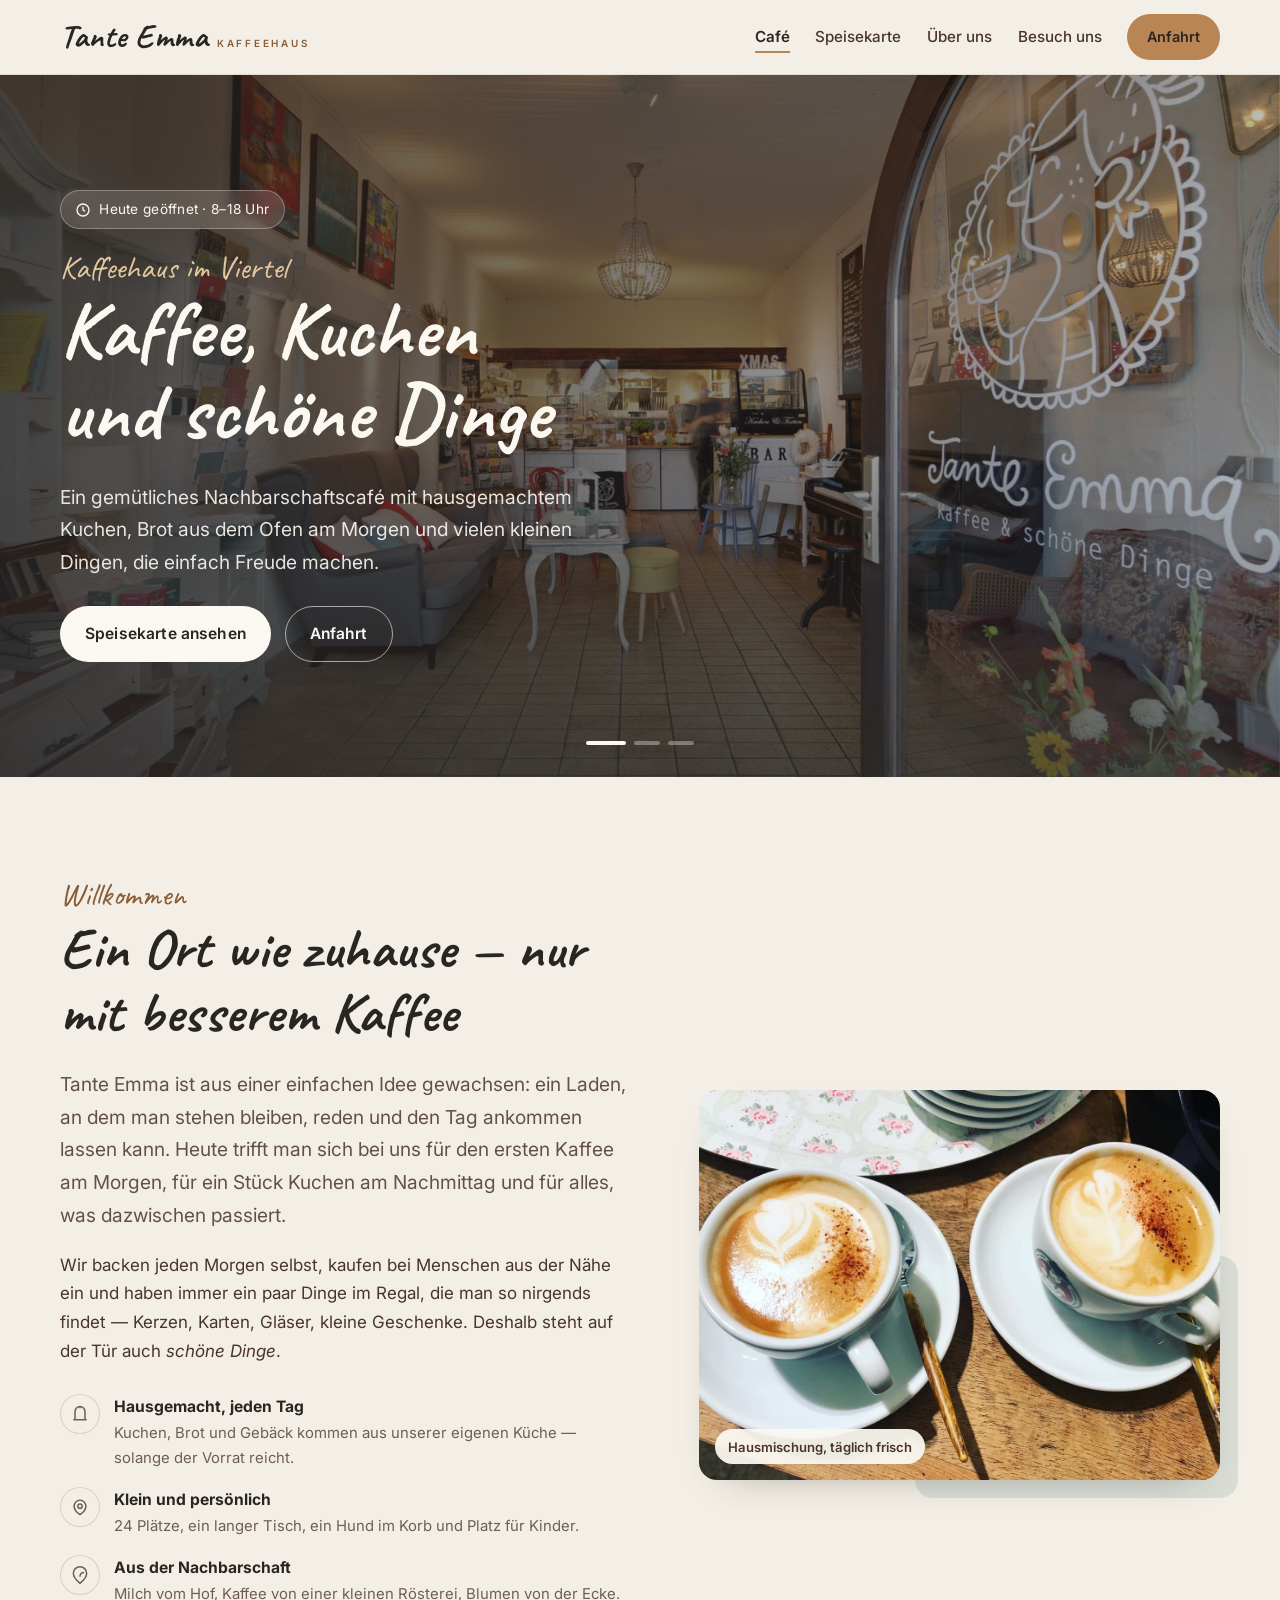
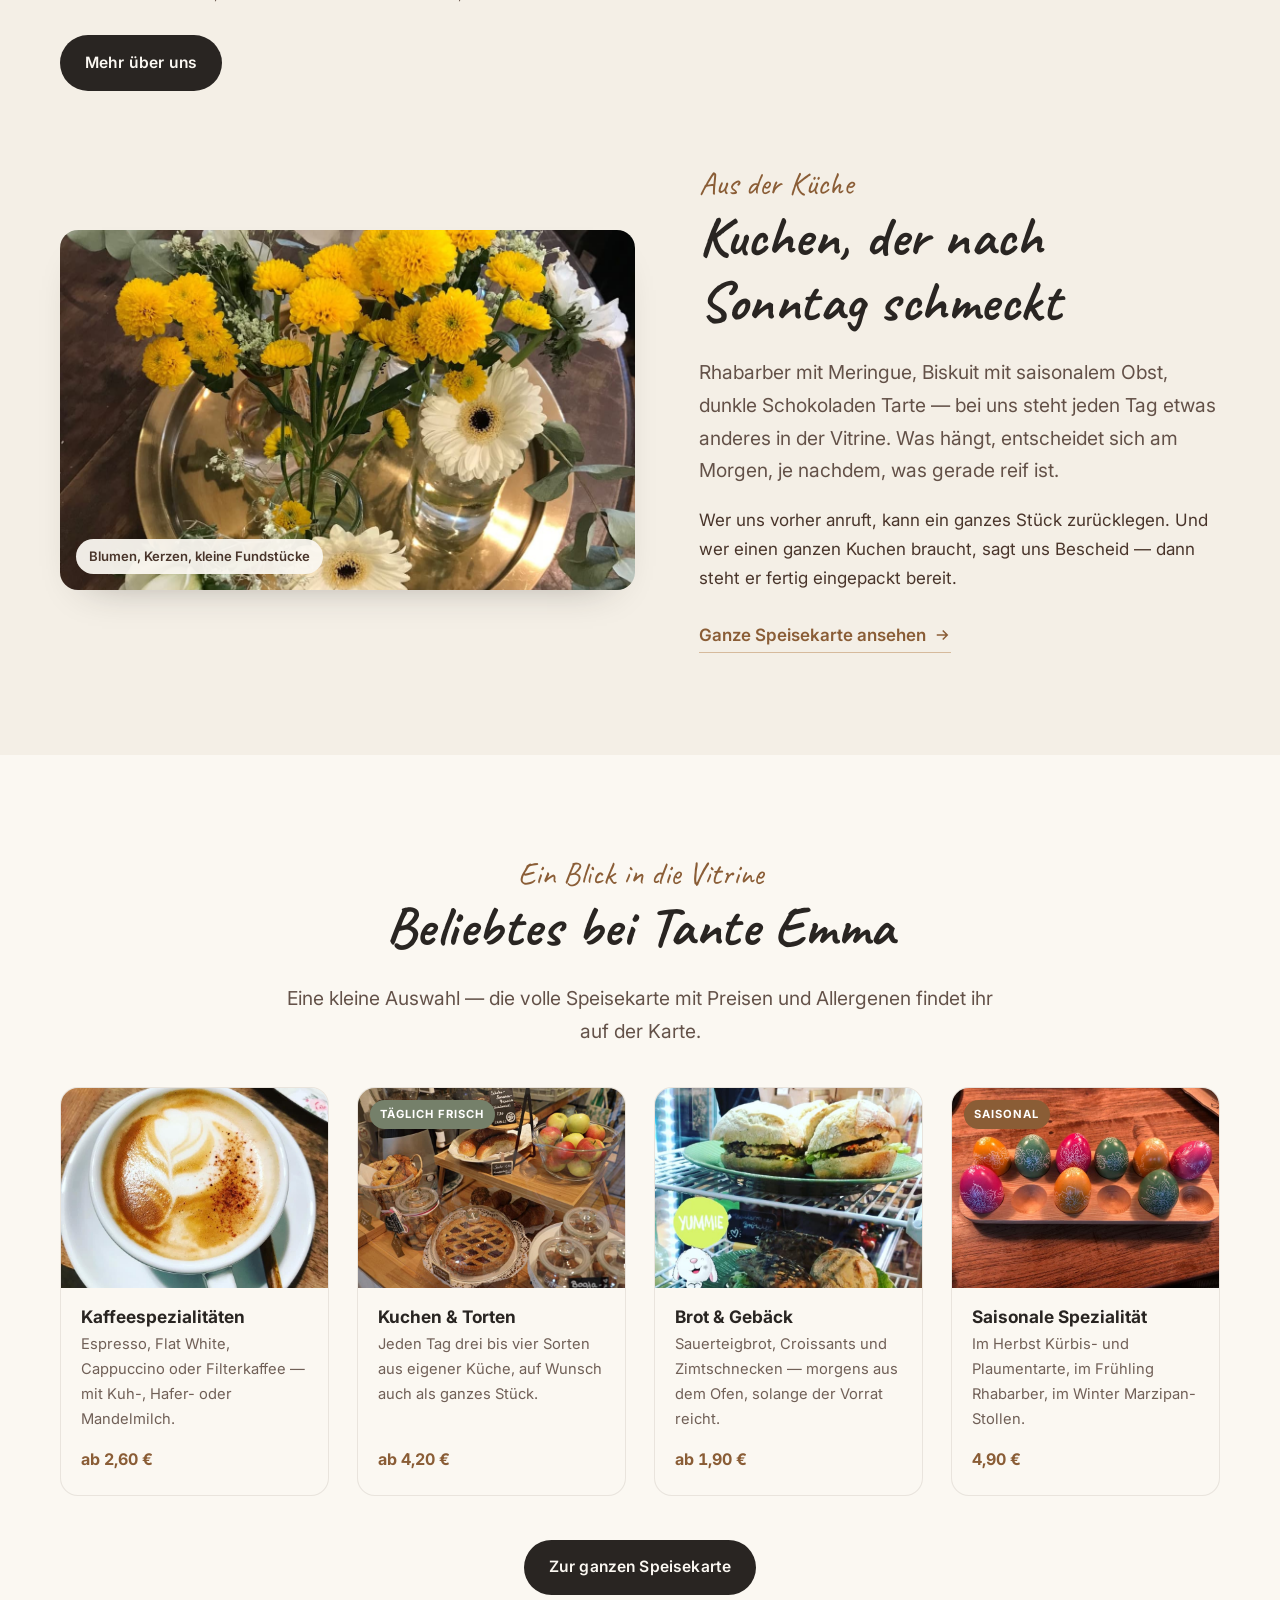
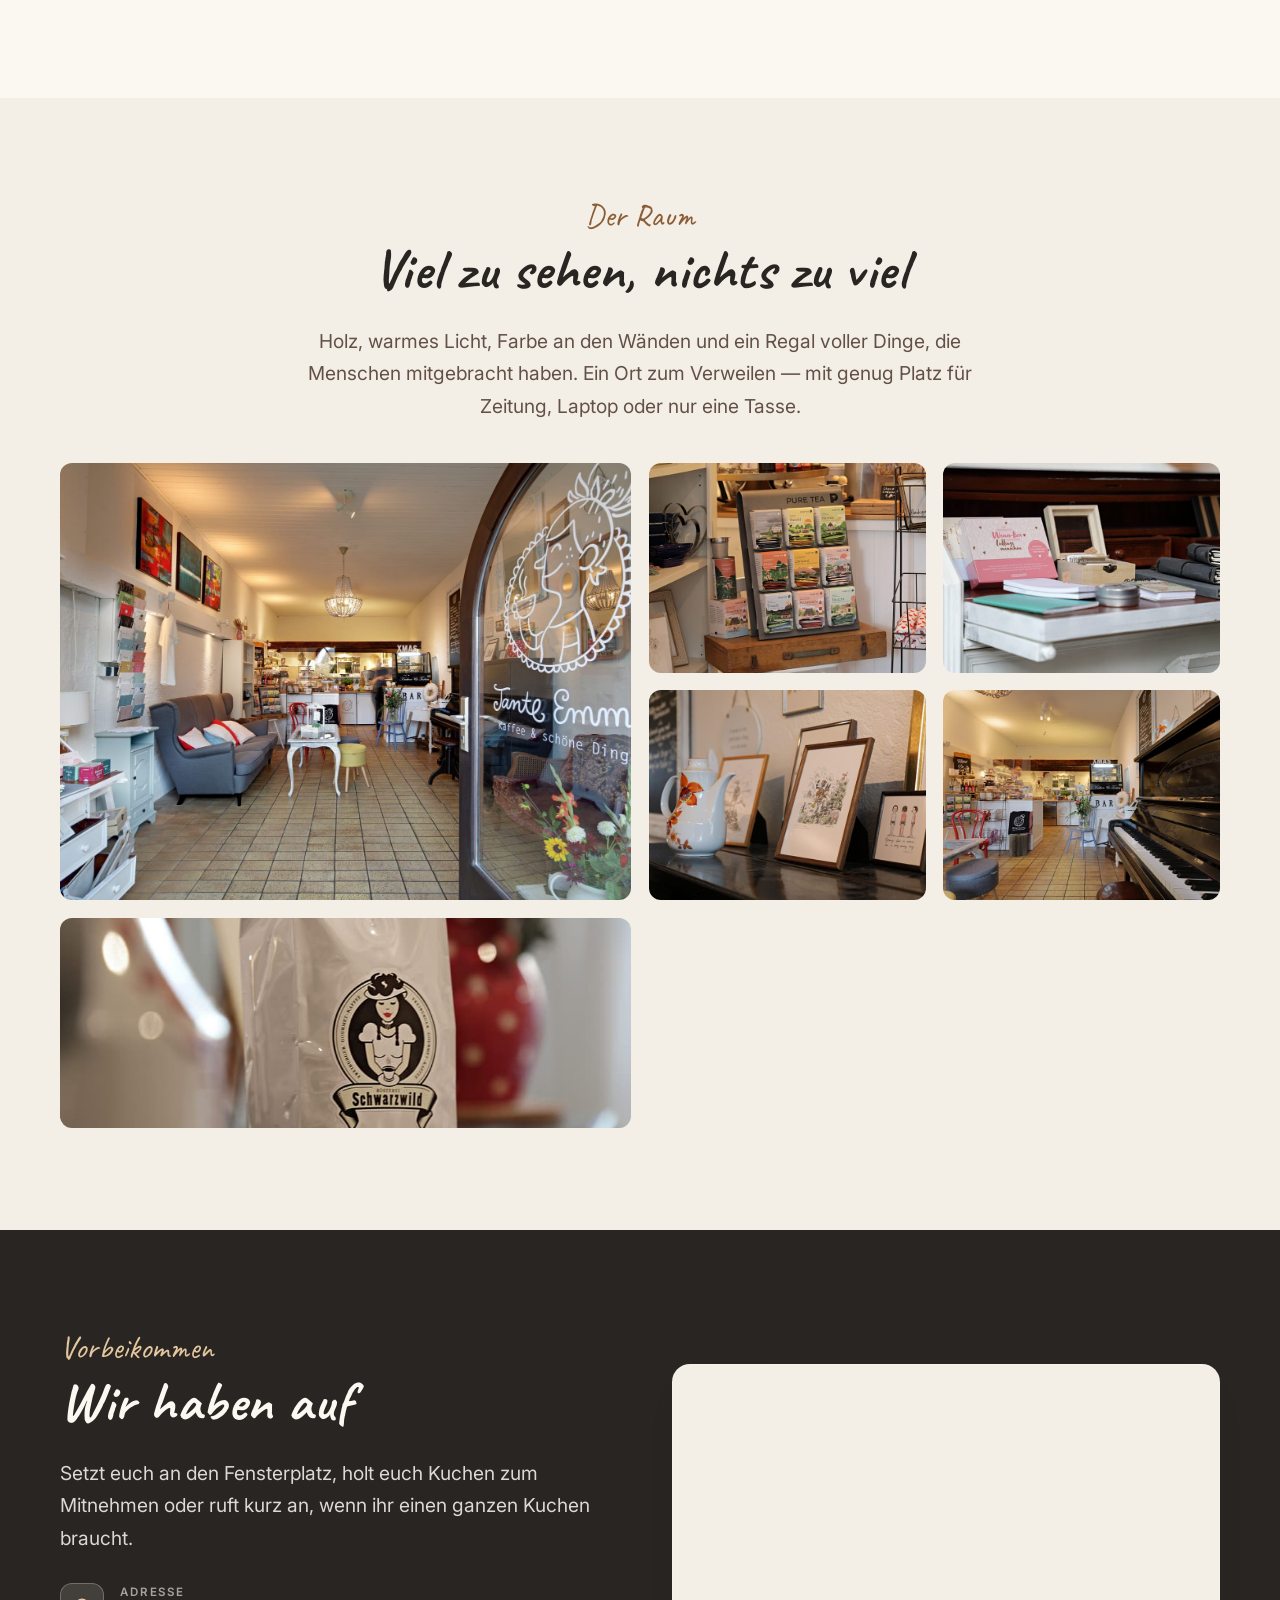
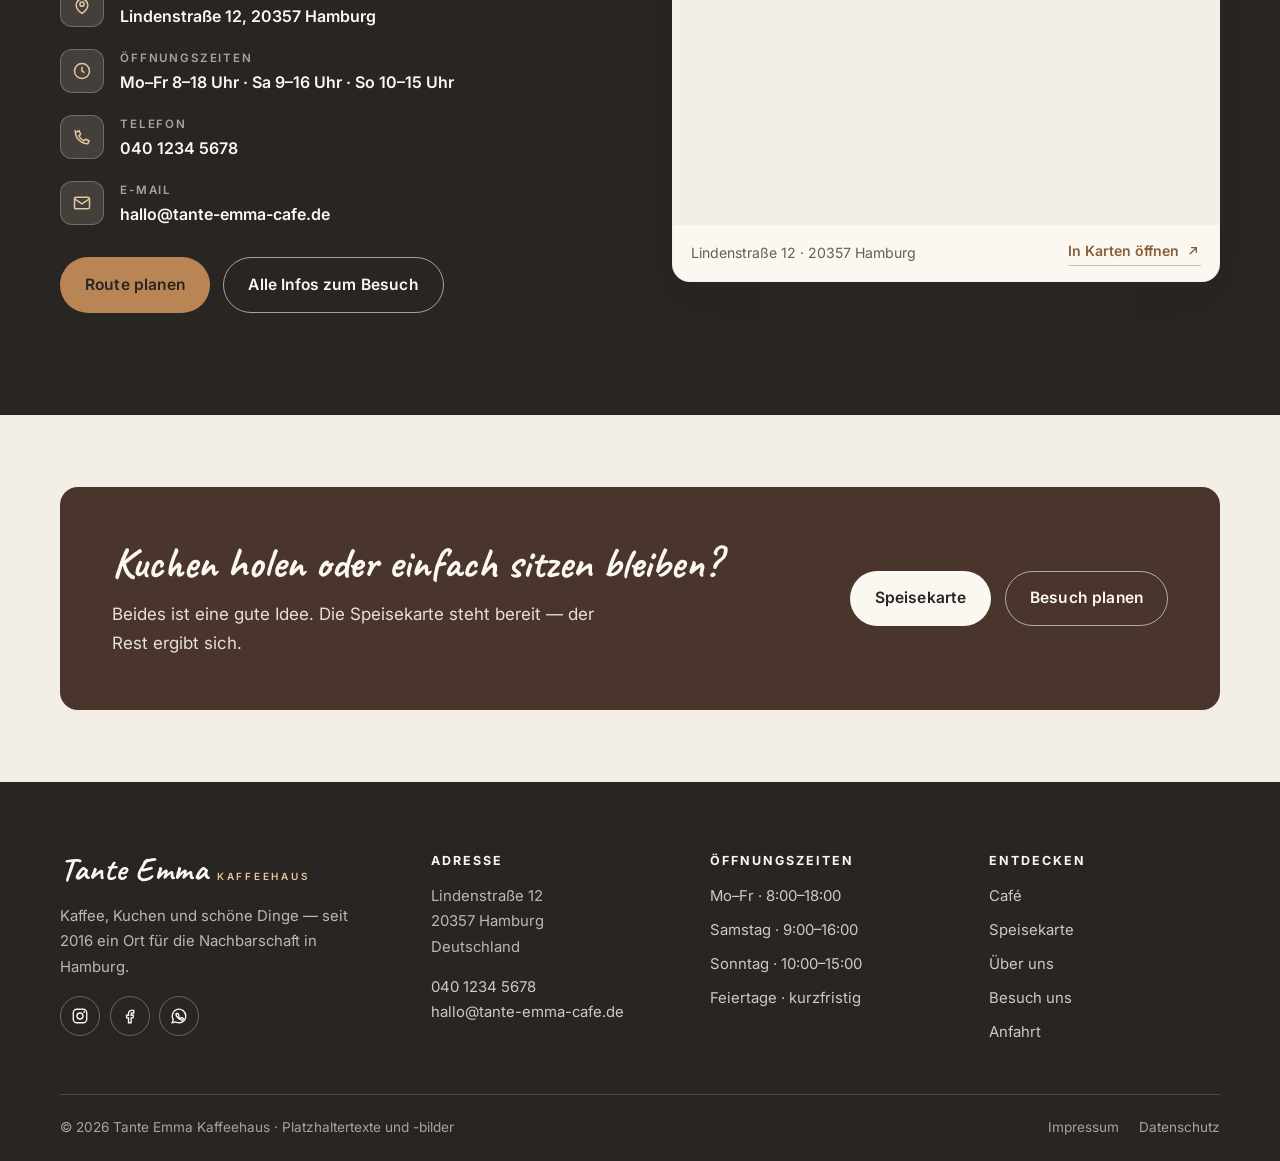
==== commit 3cd28623: "Replace placeholder illustrations with real cafe photos" ====
--- a/index.html
+++ b/index.html
@@ -13,7 +13,7 @@
   <meta property="og:site_name" content="Tante Emma">
   <meta property="og:title" content="Tante Emma — Kaffee, Kuchen und schöne Dinge">
   <meta property="og:description" content="Hausgemachter Kuchen, frisch gebackenes Brot und guter Kaffee im Nachbarschaftscafé.">
-  <meta property="og:image" content="assets/img/hero-interior.svg">
+  <meta property="og:image" content="assets/img/hero-interior.jpg">
   <meta name="twitter:card" content="summary_large_image">
 
   <link rel="icon" href="favicon.svg" type="image/svg+xml">
@@ -31,7 +31,7 @@
     "name": "Tante Emma",
     "description": "Nachbarschaftscafé mit hausgemachtem Kuchen, frischem Brot, Kaffee und schönen Dingen.",
     "url": "https://www.tante-emma-cafe.de/",
-    "image": "assets/img/hero-interior.svg",
+    "image": "assets/img/hero-interior.jpg",
     "servesCuisine": ["Kaffee", "Kuchen", "Gebäck"],
     "priceRange": "€€",
     "telephone": "+49 40 1234 5678",
@@ -85,9 +85,9 @@
     <!-- ============ HERO ============ -->
     <section class="hero" data-hero aria-label="Willkommen bei Tante Emma">
       <div class="hero__media" aria-hidden="true">
-        <img data-hero-slide class="is-active" src="assets/img/hero-interior.svg" alt="" width="1600" height="900" fetchpriority="high">
-        <img data-hero-slide src="assets/img/hero-cake.svg" alt="" width="1600" height="900" loading="lazy">
-        <img data-hero-slide src="assets/img/hero-window.svg" alt="" width="1600" height="900" loading="lazy">
+        <img data-hero-slide class="is-active" src="assets/img/hero-interior.jpg" alt="" width="1600" height="1067" fetchpriority="high">
+        <img data-hero-slide src="assets/img/hero-cake.jpg" alt="" width="1600" height="1184" loading="lazy">
+        <img data-hero-slide src="assets/img/hero-window.jpg" alt="" width="1600" height="1128" loading="lazy">
       </div>
       <div class="hero__scrim" aria-hidden="true"></div>
 
@@ -173,7 +173,7 @@
           <div class="intro-media">
             <div class="frame-stack">
               <div class="frame">
-                <img src="assets/img/detail-coffee.svg" alt="Cappuccino mit Latte Art auf einem Holztisch, daneben ein Löffel und ein Keks" width="1200" height="900" loading="lazy">
+                <img src="assets/img/detail-coffee.jpg" alt="Zwei Cappuccinos mit Latte Art auf dem Tisch" width="1200" height="960" loading="lazy">
                 <span class="frame__caption">Hausmischung, täglich frisch</span>
               </div>
             </div>
@@ -203,7 +203,7 @@
           </div>
           <div class="intro-media">
             <div class="frame frame--wide">
-              <img src="assets/img/detail-flowers.svg" alt="Vase mit Blumen, kleine Tassen und gerahmte Bilder auf einem Regal" width="1200" height="900" loading="lazy">
+              <img src="assets/img/detail-flowers.jpg" alt="Gelbe und weiße Blumen in einer Messingvase" width="1200" height="1600" loading="lazy">
               <span class="frame__caption">Blumen, Kerzen, kleine Fundstücke</span>
             </div>
           </div>
@@ -223,7 +223,7 @@
         <div class="card-grid" style="margin-top: 2.5rem;">
           <article class="card reveal">
             <div class="card__media">
-              <img src="assets/img/card-latte.svg" alt="Cappuccino mit Herz-Latte-Art in einer weißen Tasse" width="800" height="600" loading="lazy">
+              <img src="assets/img/card-latte.jpg" alt="Cappuccino mit Latte Art von oben in einer weißen Tasse" width="800" height="1000" loading="lazy">
             </div>
             <div class="card__body">
               <h3 class="card__title">Kaffeespezialitäten</h3>
@@ -235,7 +235,7 @@
           <article class="card reveal">
             <div class="card__media">
               <span class="card__tag">Täglich frisch</span>
-              <img src="assets/img/card-cake.svg" alt="Stück Kuchen mit Creme- und Fruchtschichten auf einem Teller" width="800" height="600" loading="lazy">
+              <img src="assets/img/card-cake.jpg" alt="Vitrine mit Kuchen, Tarts und Obst auf Holztischen" width="800" height="600" loading="lazy">
             </div>
             <div class="card__body">
               <h3 class="card__title">Kuchen &amp; Torten</h3>
@@ -246,7 +246,7 @@
 
           <article class="card reveal">
             <div class="card__media">
-              <img src="assets/img/card-bread.svg" alt="Frisch gebackenes Brot und Baguette auf einem Leinentuch" width="800" height="600" loading="lazy">
+              <img src="assets/img/card-bread.jpg" alt="Frisch belegte Brötchen auf einem grünen Teller" width="750" height="937" loading="lazy">
             </div>
             <div class="card__body">
               <h3 class="card__title">Brot &amp; Gebäck</h3>
@@ -258,7 +258,7 @@
           <article class="card reveal">
             <div class="card__media">
               <span class="card__tag card__tag--season">Saisonal</span>
-              <img src="assets/img/card-season.svg" alt="Saisonale Tarte mit Kürbisfüllung und Sahnekügelchen" width="800" height="600" loading="lazy">
+              <img src="assets/img/card-season.jpg" alt="Bunt bemalte Eier auf einem Holzbrett" width="800" height="600" loading="lazy">
             </div>
             <div class="card__body">
               <h3 class="card__title">Saisonale Spezialität</h3>
@@ -289,22 +289,22 @@
 
         <div class="gallery reveal">
           <div class="gallery__item gallery__item--wide gallery__item--tall">
-            <img src="assets/img/hero-interior.svg" alt="Blick in den Gastraum mit Holztisch, Hängeleuchten und regalen an der Wand" width="1600" height="900" loading="lazy">
+            <img src="assets/img/hero-interior.jpg" alt="Blick durch die Glastür in den Gastraum mit Sofa, Tischen und warmer Beleuchtung" width="1600" height="1067" loading="lazy">
           </div>
           <div class="gallery__item">
-            <img src="assets/img/gallery-shelf.svg" alt="Wandregal mit Tassen, Gläsern, Büchern und einer kleinen Pflanze" width="800" height="600" loading="lazy">
+            <img src="assets/img/gallery-shelf.jpg" alt="Regal mit Teeboxen, Tassen und kleinen Waren" width="800" height="533" loading="lazy">
           </div>
           <div class="gallery__item">
-            <img src="assets/img/gallery-table.svg" alt="Gedeckter Tisch von oben mit Kaffee, Kuchenstück und Gebäck" width="800" height="600" loading="lazy">
+            <img src="assets/img/gallery-table.jpg" alt="Weiße Kommode mit Büchern, Karten und kleinen Fundstücken" width="800" height="533" loading="lazy">
           </div>
           <div class="gallery__item">
-            <img src="assets/img/gallery-art.svg" alt="Wand mit bunten Bilderrahmen über einer Bank mit Kissen" width="800" height="600" loading="lazy">
+            <img src="assets/img/gallery-art.jpg" alt="Gerahmte Bilder und eine geschmückte Teekanne auf einer Kommode" width="800" height="533" loading="lazy">
           </div>
           <div class="gallery__item">
-            <img src="assets/img/gallery-corner.svg" alt="Gemütliche Sitzecke mit Sessel, Beistelltisch und Fenster" width="800" height="600" loading="lazy">
+            <img src="assets/img/gallery-corner.jpg" alt="Gastraum mit altem Klavier und Blick auf die Theke" width="800" height="533" loading="lazy">
           </div>
           <div class="gallery__item gallery__item--wide">
-            <img src="assets/img/about-room.svg" alt="Theke mit Espressomaschine, Kuchenvitrine und Barista" width="1200" height="900" loading="lazy">
+            <img src="assets/img/gallery-counter.jpg" alt="Kaffeebeutel mit Tante-Emma-Logo auf einem Tisch" width="800" height="1200" loading="lazy">
           </div>
         </div>
       </div>
--- a/assets/css/styles.css
+++ b/assets/css/styles.css
@@ -49,7 +49,7 @@
   overflow-x: hidden;
 }
 
-img { max-width: 100%; display: block; }
+img { max-width: 100%; height: auto; display: block; }
 
 h1, h2, h3, h4 { line-height: 1.15; margin: 0 0 0.5em; color: var(--charcoal); }
 
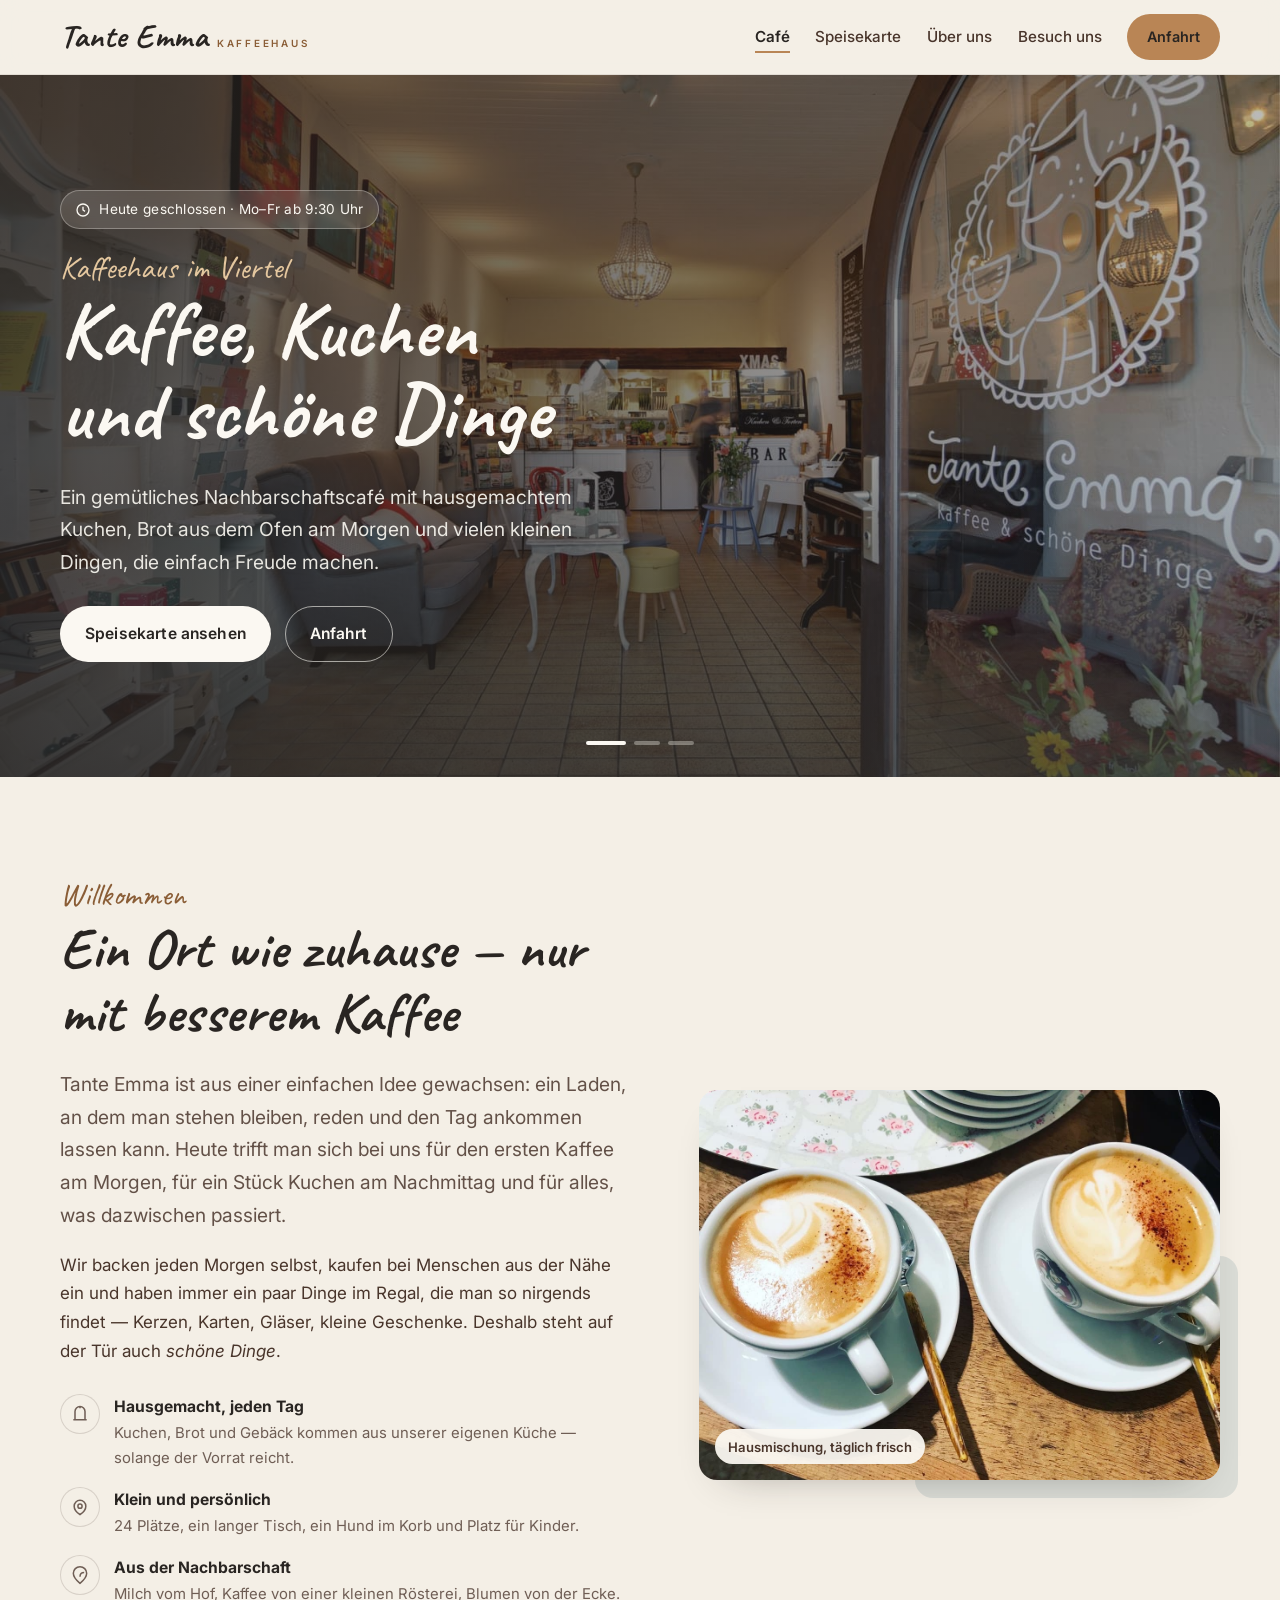
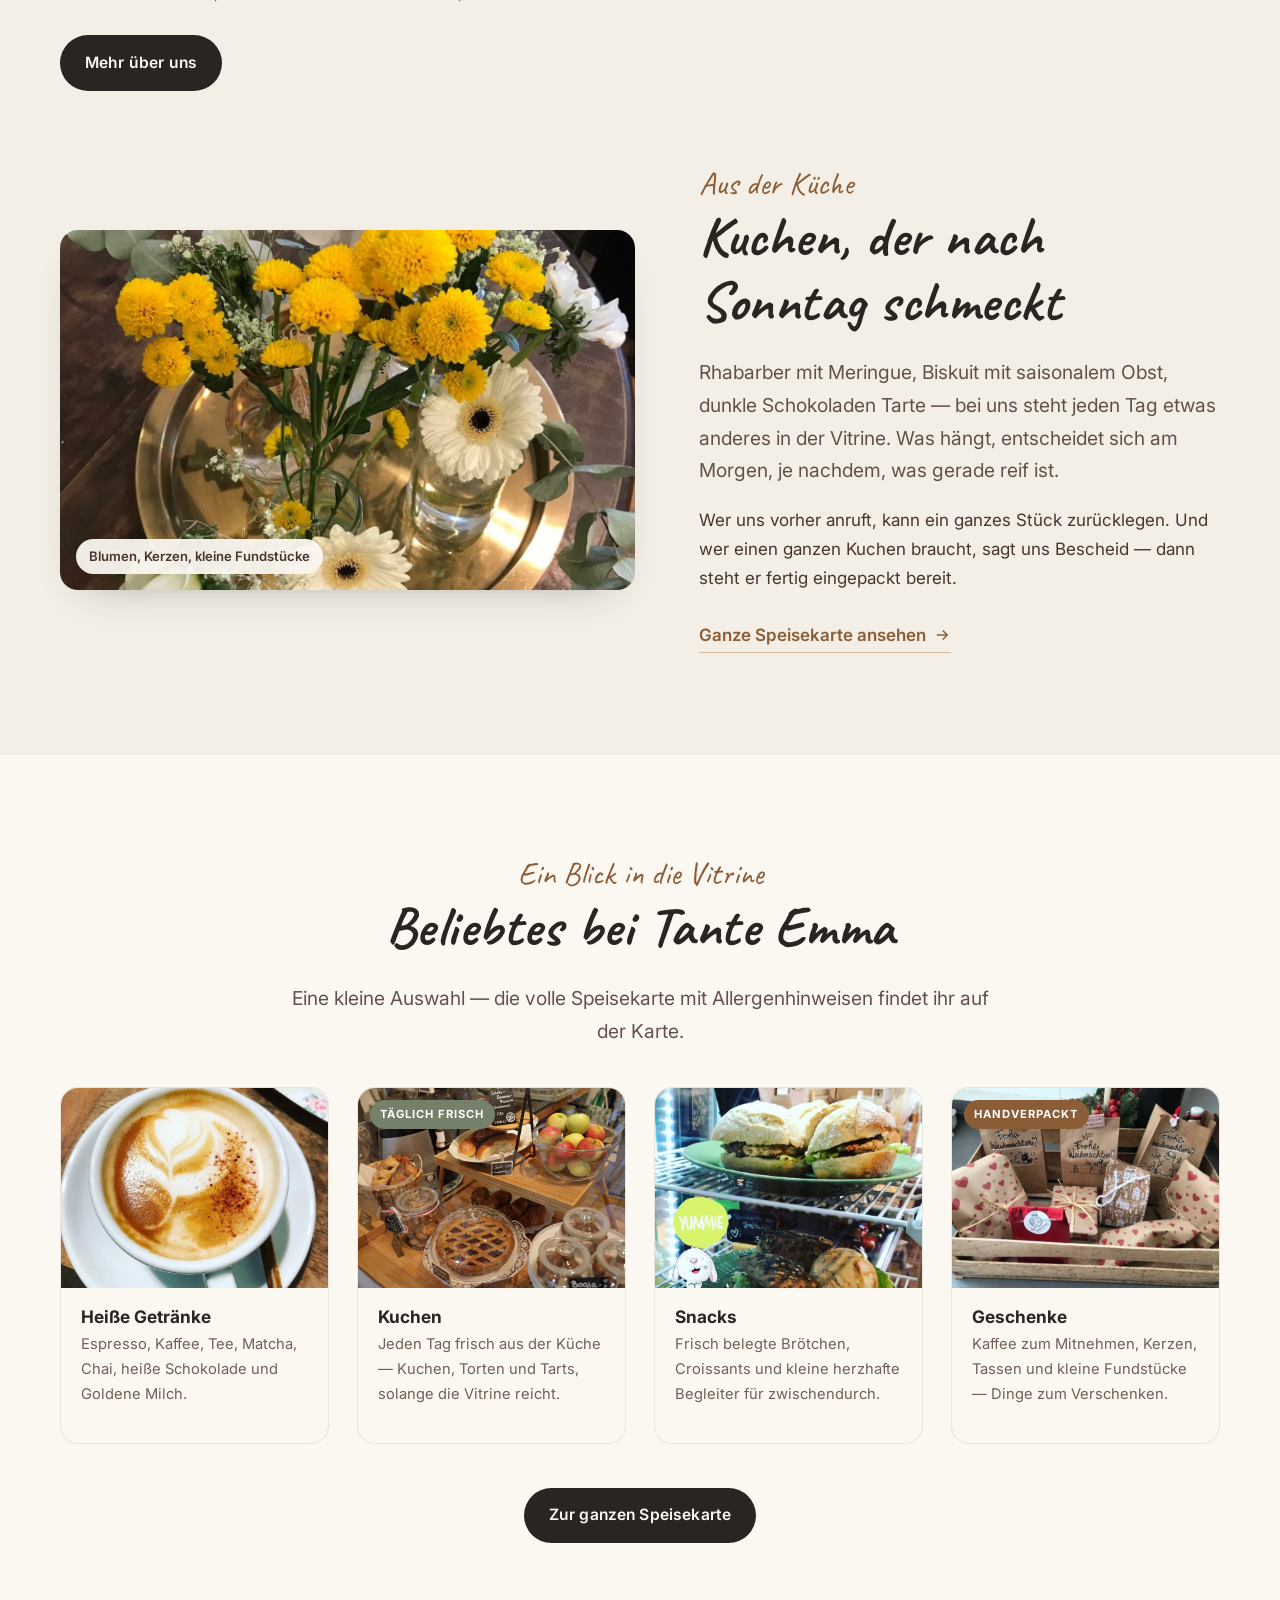
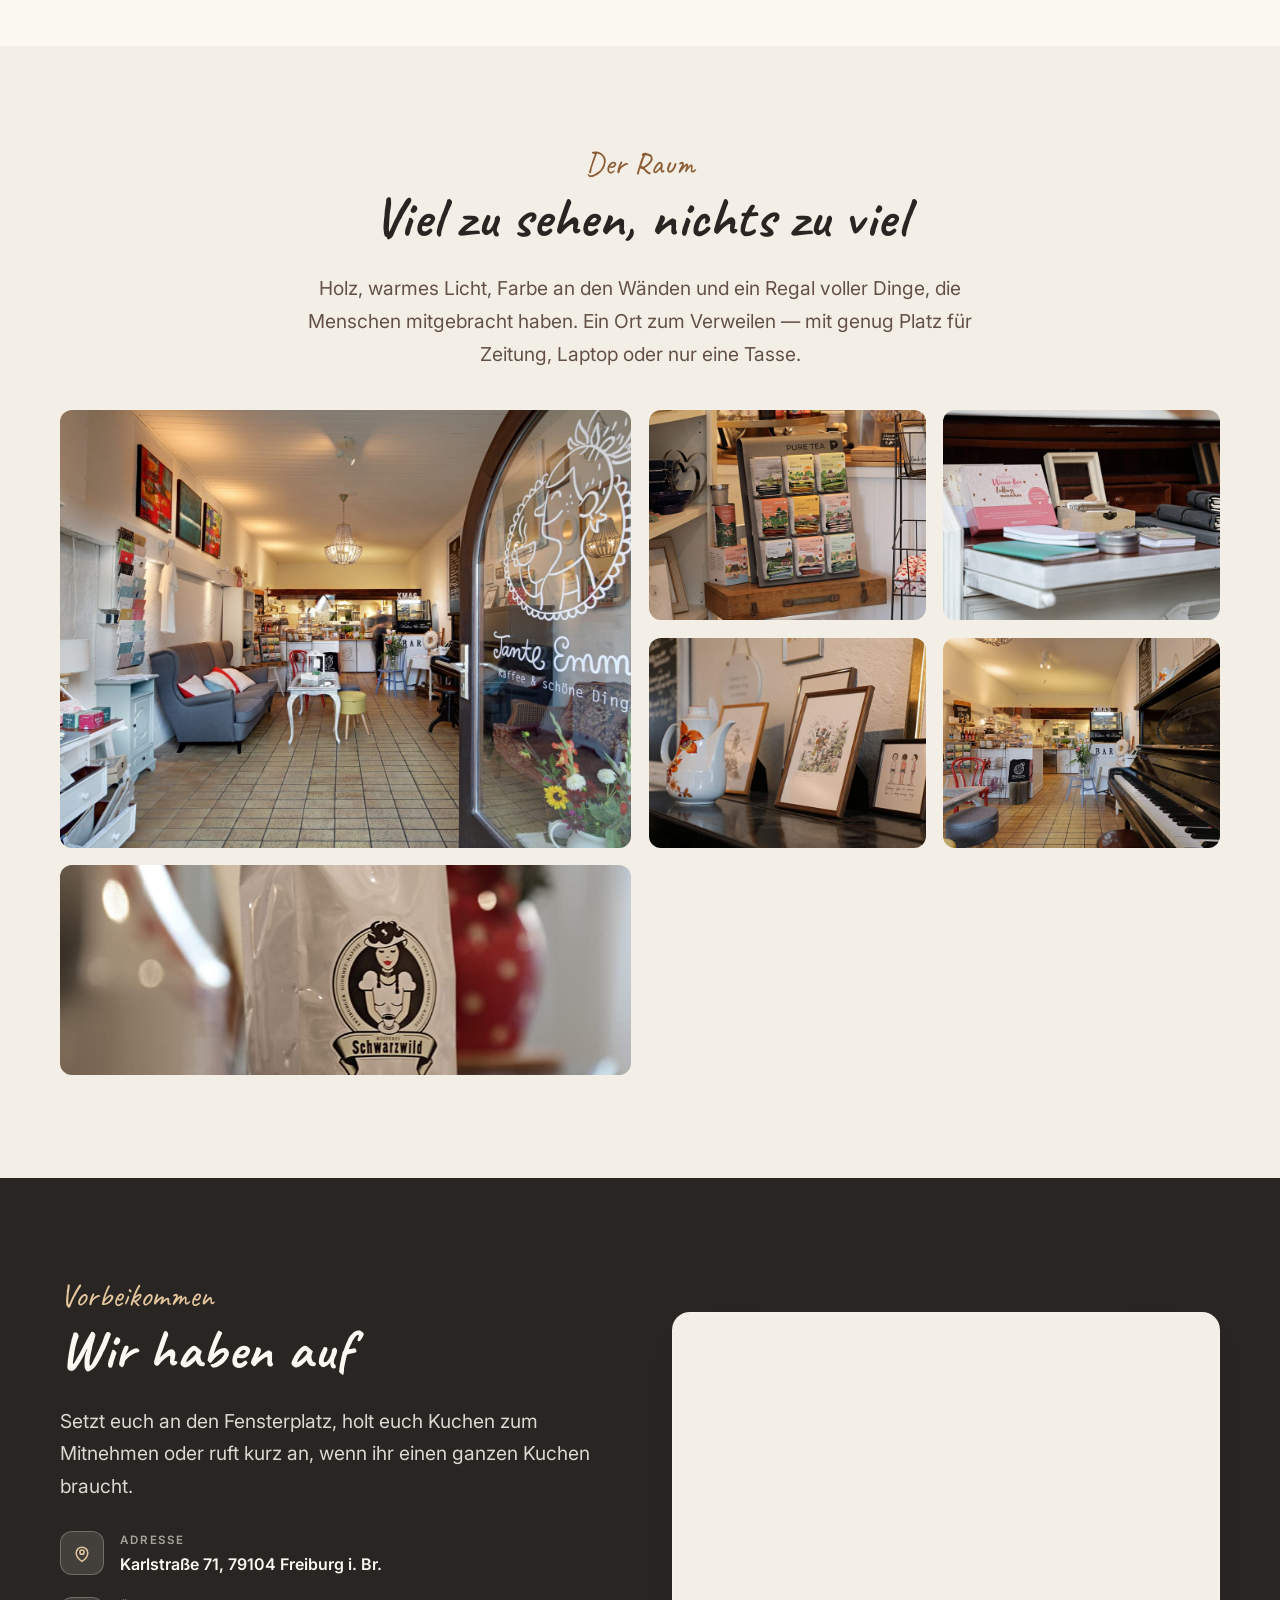
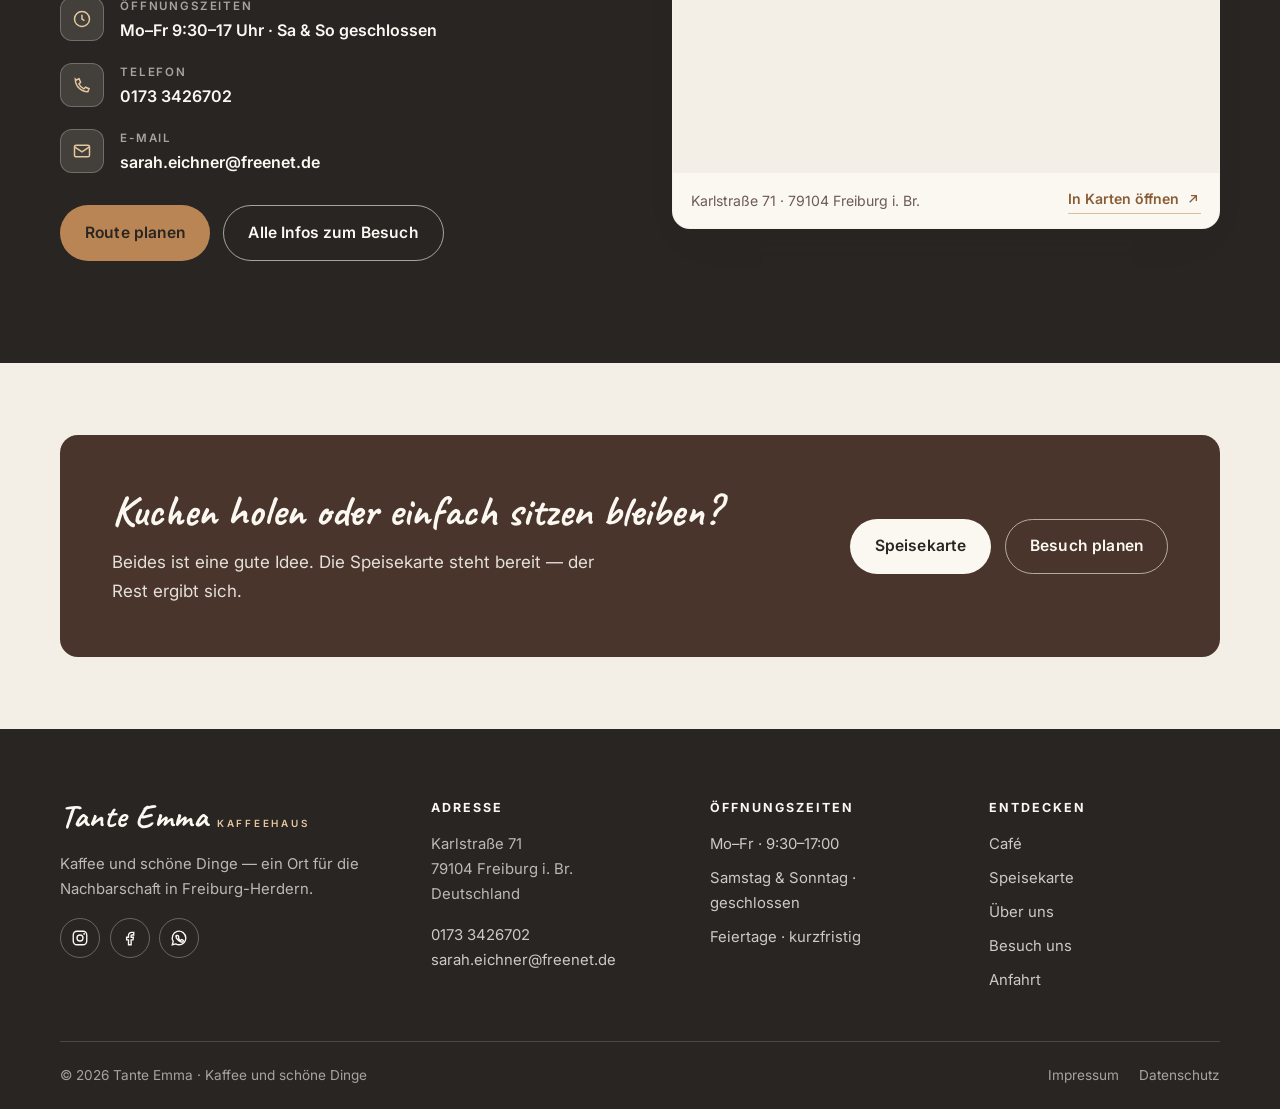
==== commit 84dd7384: "Update site with real Tante Emma business data" ====
--- a/index.html
+++ b/index.html
@@ -3,9 +3,9 @@
 <head>
   <meta charset="utf-8">
   <meta name="viewport" content="width=device-width, initial-scale=1">
-  <title>Tante Emma — Kaffee, Kuchen und schöne Dinge | Café in Hamburg</title>
-  <meta name="description" content="Tante Emma ist das gemütliche Nachbarschaftscafé mit hausgemachtem Kuchen, frischem Brot und gutem Kaffee. Speisekarte, Öffnungszeiten und Anfahrt.">
-  <link rel="canonical" href="https://www.tante-emma-cafe.de/">
+  <title>Tante Emma — Kaffee, Kuchen und schöne Dinge | Café in Freiburg</title>
+  <meta name="description" content="Tante Emma ist das gemütliche Nachbarschaftscafé in Freiburg-Herdern: hausgemachter Kuchen, Kaffee und schöne Dinge. Speisekarte, Öffnungszeiten und Anfahrt.">
+  <link rel="canonical" href="https://tante-emma-freiburg.de/">
   <meta name="theme-color" content="#F4EFE6">
 
   <meta property="og:type" content="website">
@@ -29,28 +29,26 @@
     "@context": "https://schema.org",
     "@type": "CafeOrCoffeeShop",
     "name": "Tante Emma",
-    "description": "Nachbarschaftscafé mit hausgemachtem Kuchen, frischem Brot, Kaffee und schönen Dingen.",
-    "url": "https://www.tante-emma-cafe.de/",
+    "description": "Nachbarschaftscafé in Freiburg-Herdern mit Kuchen, Kaffee und schönen Dingen.",
+    "url": "https://tante-emma-freiburg.de/",
     "image": "assets/img/hero-interior.jpg",
     "servesCuisine": ["Kaffee", "Kuchen", "Gebäck"],
     "priceRange": "€€",
-    "telephone": "+49 40 1234 5678",
-    "email": "hallo@tante-emma-cafe.de",
+    "telephone": "+49 173 3426702",
+    "email": "sarah.eichner@freenet.de",
     "address": {
       "@type": "PostalAddress",
-      "streetAddress": "Lindenstraße 12",
-      "postalCode": "20357",
-      "addressLocality": "Hamburg",
+      "streetAddress": "Karlstraße 71",
+      "postalCode": "79104",
+      "addressLocality": "Freiburg im Breisgau",
       "addressCountry": "DE"
     },
-    "geo": { "@type": "GeoCoordinates", "latitude": 53.5637, "longitude": 9.9794 },
-    "hasMap": "https://www.google.com/maps/dir/?api=1&destination=Lindenstra%C3%9Fe+12%2C+20357+Hamburg",
+    "geo": { "@type": "GeoCoordinates", "latitude": 48.0046043, "longitude": 7.8573612 },
+    "hasMap": "https://www.google.com/maps/dir/?api=1&destination=Karlstra%C3%9Fe+71%2C+79104+Freiburg",
     "openingHoursSpecification": [
-      { "@type": "OpeningHoursSpecification", "dayOfWeek": ["Monday","Tuesday","Wednesday","Thursday","Friday"], "opens": "08:00", "closes": "18:00" },
-      { "@type": "OpeningHoursSpecification", "dayOfWeek": "Saturday", "opens": "09:00", "closes": "16:00" },
-      { "@type": "OpeningHoursSpecification", "dayOfWeek": "Sunday", "opens": "10:00", "closes": "15:00" }
+      { "@type": "OpeningHoursSpecification", "dayOfWeek": ["Monday","Tuesday","Wednesday","Thursday","Friday"], "opens": "09:30", "closes": "17:00" }
     ],
-    "sameAs": ["https://www.instagram.com/", "https://www.facebook.com/"]
+    "sameAs": ["https://www.instagram.com/tante_emma_freiburg/", "https://www.facebook.com/tanteemmafreiburg"]
   }
   </script>
 </head>
@@ -74,7 +72,7 @@
           <li><a class="nav__link" href="speisekarte.html">Speisekarte</a></li>
           <li><a class="nav__link" href="ueber-uns.html">Über uns</a></li>
           <li><a class="nav__link" href="besuch-uns.html">Besuch uns</a></li>
-          <li class="header-cta"><a class="btn btn--honey" href="https://www.google.com/maps/dir/?api=1&amp;destination=Lindenstra%C3%9Fe+12%2C+20357+Hamburg" target="_blank" rel="noopener">Anfahrt</a></li>
+          <li class="header-cta"><a class="btn btn--honey" href="https://www.google.com/maps/dir/?api=1&amp;destination=Karlstra%C3%9Fe+71%2C+79104+Freiburg" target="_blank" rel="noopener">Anfahrt</a></li>
         </ul>
       </nav>
     </div>
@@ -92,9 +90,9 @@
       <div class="hero__scrim" aria-hidden="true"></div>
 
       <div class="wrap hero__content">
-        <span class="hero__badge">
+        <span class="hero__badge" data-hours-badge>
           <svg width="16" height="16" viewBox="0 0 24 24" fill="none" stroke="currentColor" stroke-width="2" aria-hidden="true"><circle cx="12" cy="12" r="9"/><path d="M12 7v5l3 2"/></svg>
-          Heute geöffnet · 8–18 Uhr
+          <span data-hours-badge-text>Mo–Fr 9:30–17 Uhr</span>
         </span>
         <p class="eyebrow">Kaffeehaus im Viertel</p>
         <h1 class="hero__title">Kaffee, Kuchen und schöne Dinge</h1>
@@ -104,7 +102,7 @@
         </p>
         <div class="btn-row">
           <a class="btn btn--light" href="speisekarte.html">Speisekarte ansehen</a>
-          <a class="btn btn--outline-light" href="https://www.google.com/maps/dir/?api=1&amp;destination=Lindenstra%C3%9Fe+12%2C+20357+Hamburg" target="_blank" rel="noopener">Anfahrt</a>
+          <a class="btn btn--outline-light" href="https://www.google.com/maps/dir/?api=1&amp;destination=Karlstra%C3%9Fe+71%2C+79104+Freiburg" target="_blank" rel="noopener">Anfahrt</a>
         </div>
       </div>
 
@@ -217,7 +215,7 @@
         <div class="center reveal">
           <p class="eyebrow">Ein Blick in die Vitrine</p>
           <h2 class="section-title" id="karte-titel">Beliebtes bei Tante Emma</h2>
-          <p class="lead">Eine kleine Auswahl — die volle Speisekarte mit Preisen und Allergenen findet ihr auf der Karte.</p>
+          <p class="lead">Eine kleine Auswahl — die volle Speisekarte mit Allergenhinweisen findet ihr auf der Karte.</p>
         </div>
 
         <div class="card-grid" style="margin-top: 2.5rem;">
@@ -226,9 +224,8 @@
               <img src="assets/img/card-latte.jpg" alt="Cappuccino mit Latte Art von oben in einer weißen Tasse" width="800" height="1000" loading="lazy">
             </div>
             <div class="card__body">
-              <h3 class="card__title">Kaffeespezialitäten</h3>
-              <p class="card__text">Espresso, Flat White, Cappuccino oder Filterkaffee — mit Kuh-, Hafer- oder Mandelmilch.</p>
-              <span class="card__price">ab 2,60 €</span>
+              <h3 class="card__title">Heiße Getränke</h3>
+              <p class="card__text">Espresso, Kaffee, Tee, Matcha, Chai, heiße Schokolade und Goldene Milch.</p>
             </div>
           </article>
 
@@ -238,9 +235,8 @@
               <img src="assets/img/card-cake.jpg" alt="Vitrine mit Kuchen, Tarts und Obst auf Holztischen" width="800" height="600" loading="lazy">
             </div>
             <div class="card__body">
-              <h3 class="card__title">Kuchen &amp; Torten</h3>
-              <p class="card__text">Jeden Tag drei bis vier Sorten aus eigener Küche, auf Wunsch auch als ganzes Stück.</p>
-              <span class="card__price">ab 4,20 €</span>
+              <h3 class="card__title">Kuchen</h3>
+              <p class="card__text">Jeden Tag frisch aus der Küche — Kuchen, Torten und Tarts, solange die Vitrine reicht.</p>
             </div>
           </article>
 
@@ -249,21 +245,19 @@
               <img src="assets/img/card-bread.jpg" alt="Frisch belegte Brötchen auf einem grünen Teller" width="750" height="937" loading="lazy">
             </div>
             <div class="card__body">
-              <h3 class="card__title">Brot &amp; Gebäck</h3>
-              <p class="card__text">Sauerteigbrot, Croissants und Zimtschnecken — morgens aus dem Ofen, solange der Vorrat reicht.</p>
-              <span class="card__price">ab 1,90 €</span>
+              <h3 class="card__title">Snacks</h3>
+              <p class="card__text">Frisch belegte Brötchen, Croissants und kleine herzhafte Begleiter für zwischendurch.</p>
             </div>
           </article>
 
           <article class="card reveal">
             <div class="card__media">
-              <span class="card__tag card__tag--season">Saisonal</span>
-              <img src="assets/img/card-season.jpg" alt="Bunt bemalte Eier auf einem Holzbrett" width="800" height="600" loading="lazy">
+              <span class="card__tag card__tag--season">Handverpackt</span>
+              <img src="assets/img/card-gifts.jpg" alt="Geschenke in einer Holzkiste: handverpackte Tüten und Boxen mit Herzchen-Motiv" width="800" height="600" loading="lazy">
             </div>
             <div class="card__body">
-              <h3 class="card__title">Saisonale Spezialität</h3>
-              <p class="card__text">Im Herbst Kürbis- und Plaumentarte, im Frühling Rhabarber, im Winter Marzipan-Stollen.</p>
-              <span class="card__price">4,90 €</span>
+              <h3 class="card__title">Geschenke</h3>
+              <p class="card__text">Kaffee zum Mitnehmen, Kerzen, Tassen und kleine Fundstücke — Dinge zum Verschenken.</p>
             </div>
           </article>
         </div>
@@ -328,7 +322,7 @@
               </span>
               <span>
                 <span class="info-list__label">Adresse</span>
-                <a class="info-list__value" href="https://www.google.com/maps/dir/?api=1&amp;destination=Lindenstra%C3%9Fe+12%2C+20357+Hamburg" target="_blank" rel="noopener">Lindenstraße 12, 20357 Hamburg</a>
+                <a class="info-list__value" href="https://www.google.com/maps/dir/?api=1&amp;destination=Karlstra%C3%9Fe+71%2C+79104+Freiburg" target="_blank" rel="noopener">Karlstraße 71, 79104 Freiburg i. Br.</a>
               </span>
             </li>
             <li>
@@ -337,7 +331,7 @@
               </span>
               <span>
                 <span class="info-list__label">Öffnungszeiten</span>
-                <span class="info-list__value">Mo–Fr 8–18 Uhr · Sa 9–16 Uhr · So 10–15 Uhr</span>
+                <span class="info-list__value">Mo–Fr 9:30–17 Uhr · Sa &amp; So geschlossen</span>
               </span>
             </li>
             <li>
@@ -346,7 +340,7 @@
               </span>
               <span>
                 <span class="info-list__label">Telefon</span>
-                <a class="info-list__value" href="tel:+494012345678">040 1234 5678</a>
+                <a class="info-list__value" href="tel:+491733426702">0173 3426702</a>
               </span>
             </li>
             <li>
@@ -355,25 +349,25 @@
               </span>
               <span>
                 <span class="info-list__label">E-Mail</span>
-                <a class="info-list__value" href="mailto:hallo@tante-emma-cafe.de">hallo@tante-emma-cafe.de</a>
+                <a class="info-list__value" href="mailto:sarah.eichner@freenet.de">sarah.eichner@freenet.de</a>
               </span>
             </li>
           </ul>
 
           <div class="btn-row">
-            <a class="btn btn--honey" href="https://www.google.com/maps/dir/?api=1&amp;destination=Lindenstra%C3%9Fe+12%2C+20357+Hamburg" target="_blank" rel="noopener">Route planen</a>
+            <a class="btn btn--honey" href="https://www.google.com/maps/dir/?api=1&amp;destination=Karlstra%C3%9Fe+71%2C+79104+Freiburg" target="_blank" rel="noopener">Route planen</a>
             <a class="btn btn--outline-light" href="besuch-uns.html">Alle Infos zum Besuch</a>
           </div>
         </div>
 
         <div class="map-card reveal">
           <iframe
-            title="Karte mit dem Standort von Tante Emma, Lindenstraße 12, Hamburg"
+            title="Karte mit dem Standort von Tante Emma, Karlstraße 71, Freiburg"
             src="https://www.openstreetmap.org/export/embed.html?bbox=9.9644%2C53.5587%2C9.9944%2C53.5687&amp;layer=mapnik&amp;marker=53.5637%2C9.9794"
             loading="lazy"></iframe>
           <div class="map-card__footer">
-            <span>Lindenstraße 12 · 20357 Hamburg</span>
-            <a class="text-link" href="https://www.google.com/maps/dir/?api=1&amp;destination=Lindenstra%C3%9Fe+12%2C+20357+Hamburg" target="_blank" rel="noopener">
+            <span>Karlstraße 71 · 79104 Freiburg i. Br.</span>
+            <a class="text-link" href="https://www.google.com/maps/dir/?api=1&amp;destination=Karlstra%C3%9Fe+71%2C+79104+Freiburg" target="_blank" rel="noopener">
               In Karten öffnen
               <svg width="16" height="16" viewBox="0 0 24 24" fill="none" stroke="currentColor" stroke-width="2" aria-hidden="true"><path d="M7 17 17 7M9 7h8v8"/></svg>
             </a>
@@ -408,17 +402,16 @@
           <span class="brand__sub">Kaffeehaus</span>
         </a>
         <p style="margin-top: 1rem; max-width: 34ch;">
-          Kaffee, Kuchen und schöne Dinge — seit 2016 ein Ort für die Nachbarschaft
-          in Hamburg.
+          Kaffee und schöne Dinge — ein Ort für die Nachbarschaft in Freiburg-Herdern.
         </p>
         <div class="social-list">
-          <a href="https://www.instagram.com/" target="_blank" rel="noopener" aria-label="Tante Emma auf Instagram">
+          <a href="https://www.instagram.com/tante_emma_freiburg/" target="_blank" rel="noopener" aria-label="Tante Emma auf Instagram">
             <svg width="18" height="18" viewBox="0 0 24 24" fill="none" stroke="currentColor" stroke-width="1.8" aria-hidden="true"><rect x="3" y="3" width="18" height="18" rx="5"/><circle cx="12" cy="12" r="4"/><circle cx="17.5" cy="6.5" r="1.2" fill="currentColor" stroke="none"/></svg>
           </a>
-          <a href="https://www.facebook.com/" target="_blank" rel="noopener" aria-label="Tante Emma auf Facebook">
+          <a href="https://www.facebook.com/tanteemmafreiburg" target="_blank" rel="noopener" aria-label="Tante Emma auf Facebook">
             <svg width="18" height="18" viewBox="0 0 24 24" fill="none" stroke="currentColor" stroke-width="1.8" aria-hidden="true"><path d="M14 8h3V4.5h-3A4 4 0 0 0 10 8.5V11H7.5v3.5H10V21h3.5v-6.5H16l.5-3.5h-3V9a1 1 0 0 1 1-1z"/></svg>
           </a>
-          <a href="https://wa.me/494012345678" target="_blank" rel="noopener" aria-label="Tante Emma auf WhatsApp">
+          <a href="https://wa.me/491733426702" target="_blank" rel="noopener" aria-label="Tante Emma auf WhatsApp">
             <svg width="18" height="18" viewBox="0 0 24 24" fill="none" stroke="currentColor" stroke-width="1.8" aria-hidden="true"><path d="M21 12a9 9 0 0 1-13.4 7.8L3 21l1.3-4.4A9 9 0 1 1 21 12z"/><path d="M8.8 9.2c.3-.6.6-.6.9-.6h.6c.2 0 .5 0 .7.5l.7 1.7c.1.3 0 .5-.1.7l-.4.5c-.1.2-.2.3 0 .6.3.4.8 1 1.6 1.6.6.5 1 .7 1.2.8.3.1.4 0 .6-.1l.6-.7c.2-.2.4-.2.6-.1l1.6.8c.3.1.4.3.4.5 0 .6-.4 1.4-1 1.7-.5.3-1.3.4-2.4 0-1.4-.5-3-1.5-4.3-2.9-1.1-1.2-1.9-2.6-2.1-3.7-.2-.9 0-1.5.3-1.8z"/></svg>
           </a>
         </div>
@@ -427,22 +420,21 @@
       <div class="footer-col">
         <h3>Adresse</h3>
         <p>
-          Lindenstraße 12<br>
-          20357 Hamburg<br>
+          Karlstraße 71<br>
+          79104 Freiburg i. Br.<br>
           Deutschland
         </p>
         <p>
-          <a href="tel:+494012345678">040 1234 5678</a><br>
-          <a href="mailto:hallo@tante-emma-cafe.de">hallo@tante-emma-cafe.de</a>
+          <a href="tel:+491733426702">0173 3426702</a><br>
+          <a href="mailto:sarah.eichner@freenet.de">sarah.eichner@freenet.de</a>
         </p>
       </div>
 
       <div class="footer-col">
         <h3>Öffnungszeiten</h3>
         <ul>
-          <li>Mo–Fr · 8:00–18:00</li>
-          <li>Samstag · 9:00–16:00</li>
-          <li>Sonntag · 10:00–15:00</li>
+          <li>Mo–Fr · 9:30–17:00</li>
+          <li>Samstag &amp; Sonntag · geschlossen</li>
           <li>Feiertage · kurzfristig</li>
         </ul>
       </div>
@@ -454,13 +446,13 @@
           <li><a href="speisekarte.html">Speisekarte</a></li>
           <li><a href="ueber-uns.html">Über uns</a></li>
           <li><a href="besuch-uns.html">Besuch uns</a></li>
-          <li><a href="https://www.google.com/maps/dir/?api=1&amp;destination=Lindenstra%C3%9Fe+12%2C+20357+Hamburg" target="_blank" rel="noopener">Anfahrt</a></li>
+          <li><a href="https://www.google.com/maps/dir/?api=1&amp;destination=Karlstra%C3%9Fe+71%2C+79104+Freiburg" target="_blank" rel="noopener">Anfahrt</a></li>
         </ul>
       </div>
     </div>
 
     <div class="wrap footer-bottom">
-      <p style="margin:0;">© <span data-year>2026</span> Tante Emma Kaffeehaus · Platzhaltertexte und -bilder</p>
+      <p style="margin:0;">© <span data-year>2026</span> Tante Emma · Kaffee und schöne Dinge</p>
       <ul>
         <li><a href="impressum.html">Impressum</a></li>
         <li><a href="datenschutz.html">Datenschutz</a></li>
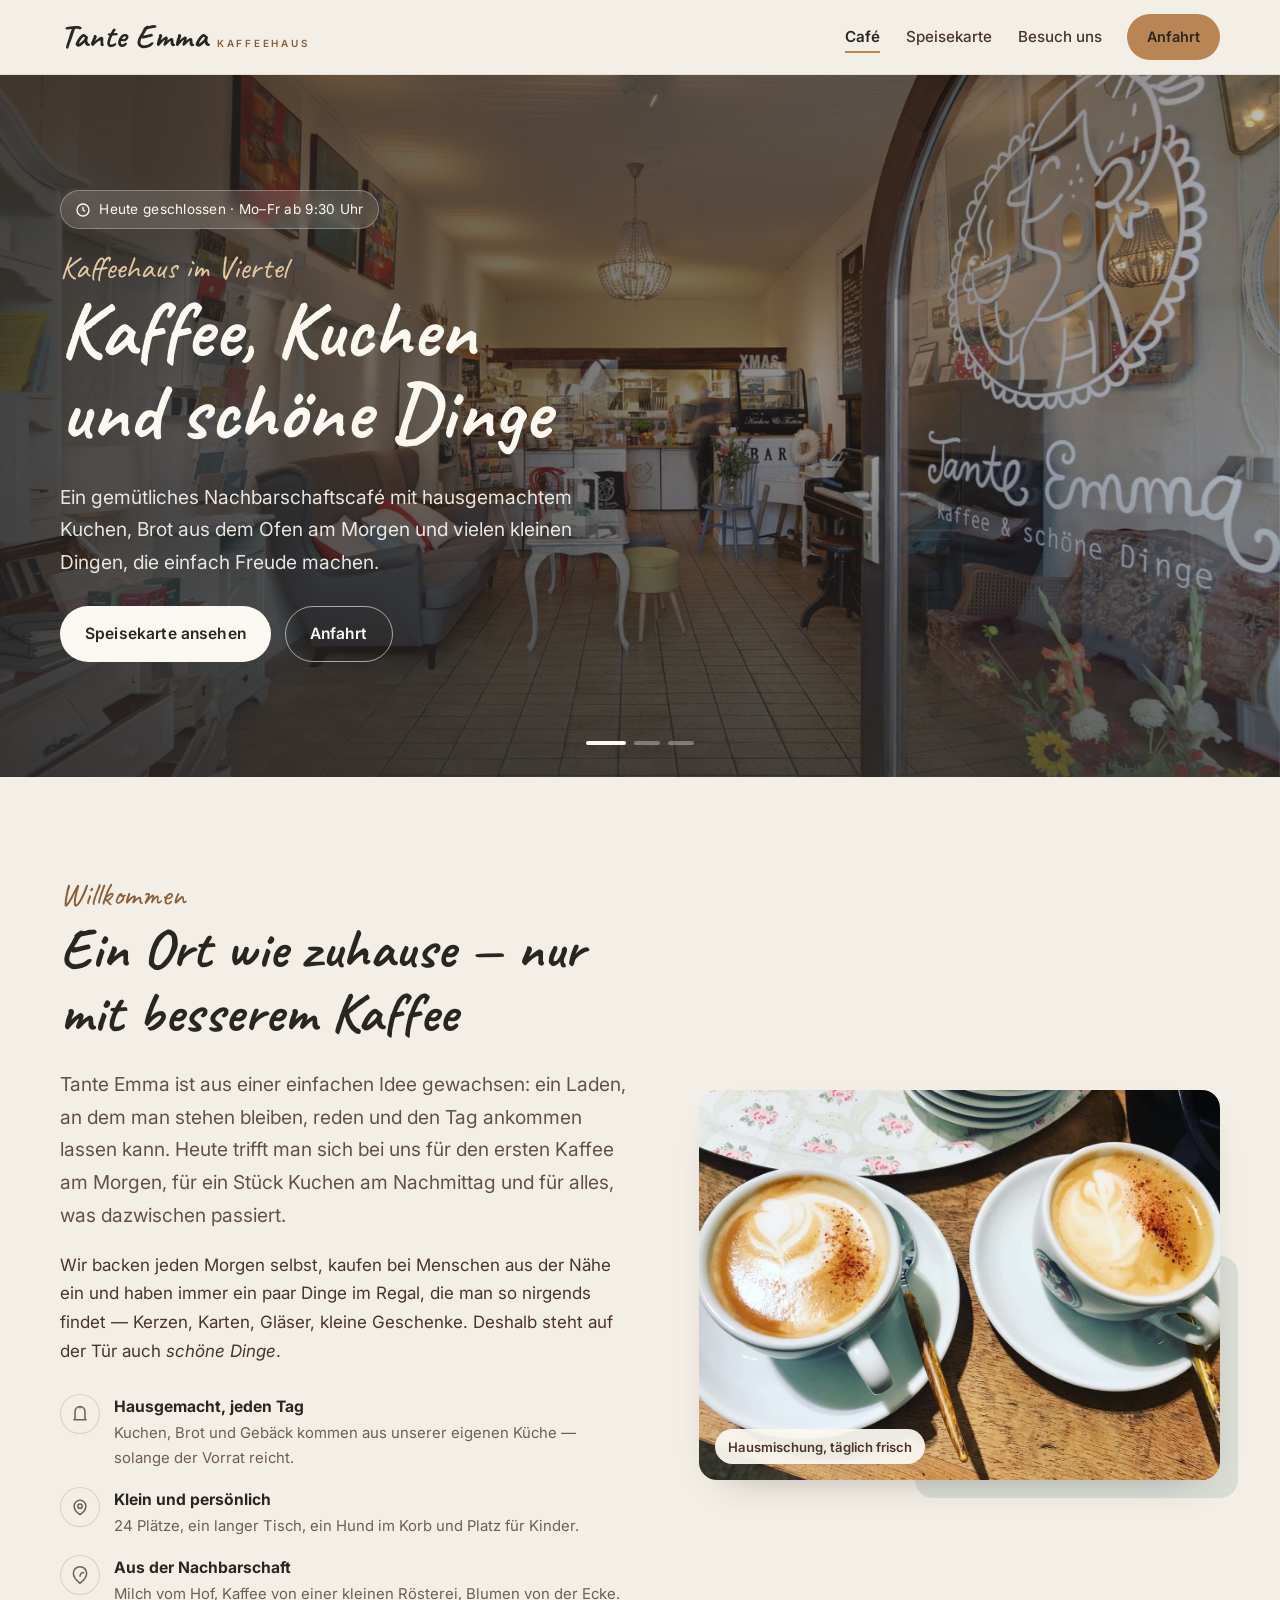
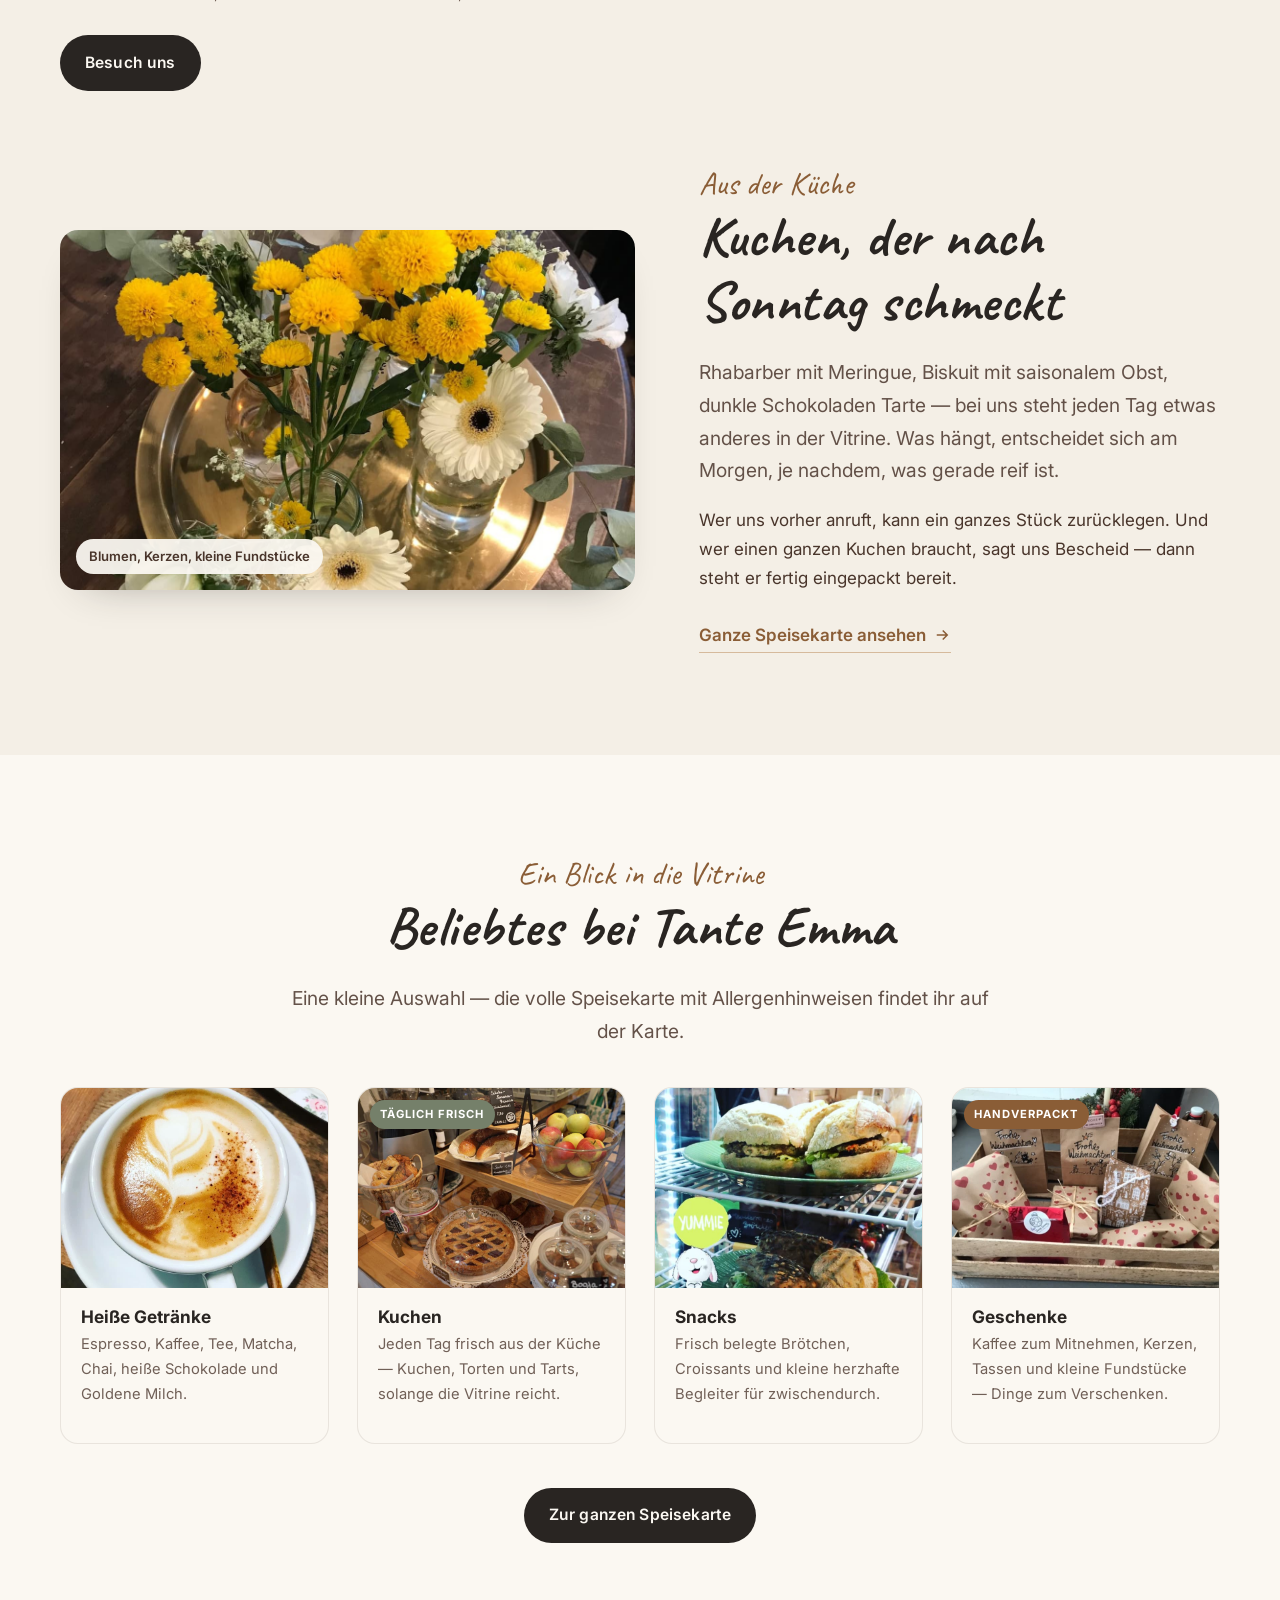
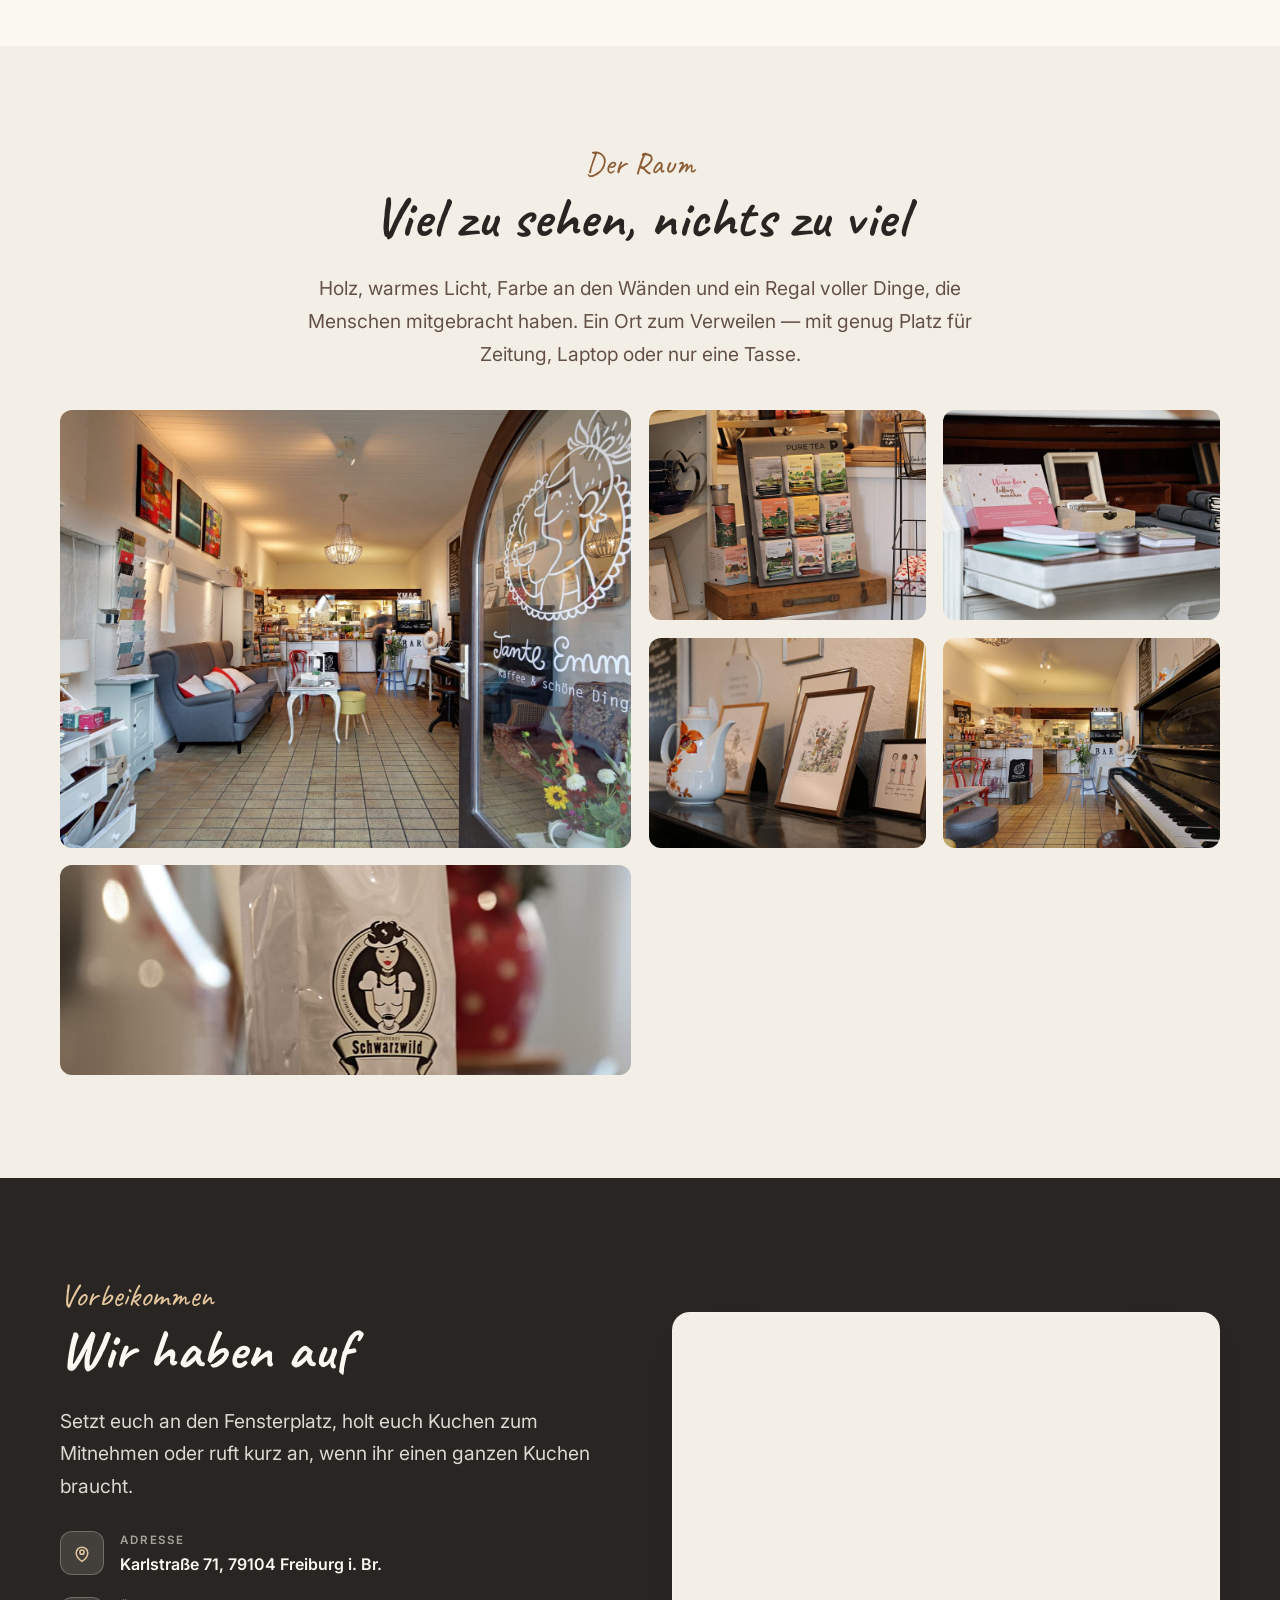
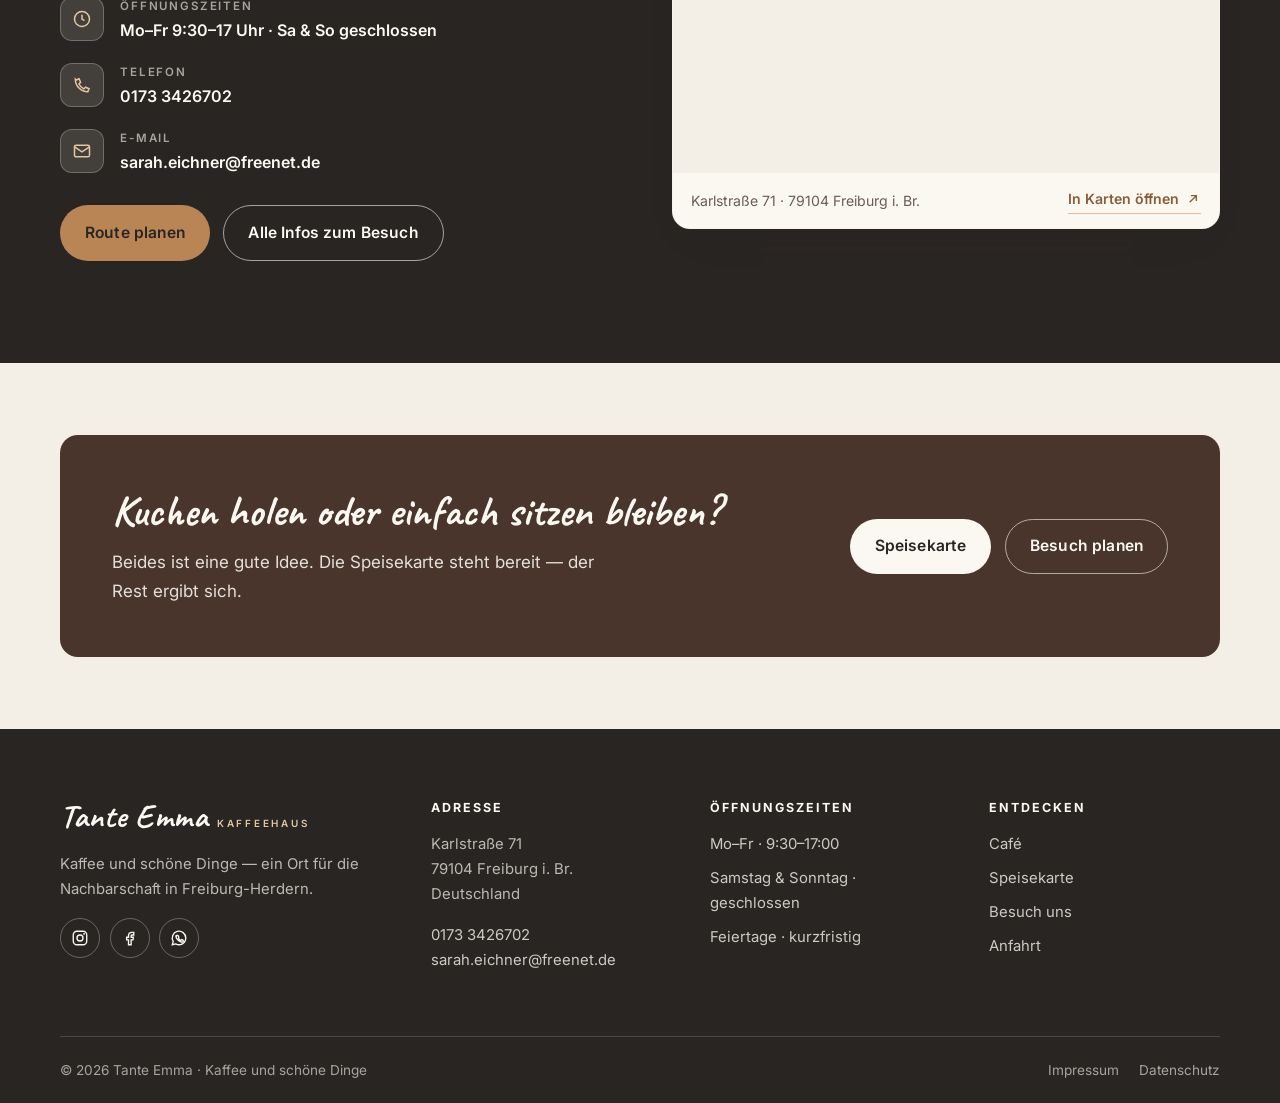
==== commit 8d56cfb6: "Remove Über uns page and invented story content" ====
--- a/index.html
+++ b/index.html
@@ -70,7 +70,6 @@
         <ul class="nav__list">
           <li><a class="nav__link" href="index.html" aria-current="page">Café</a></li>
           <li><a class="nav__link" href="speisekarte.html">Speisekarte</a></li>
-          <li><a class="nav__link" href="ueber-uns.html">Über uns</a></li>
           <li><a class="nav__link" href="besuch-uns.html">Besuch uns</a></li>
           <li class="header-cta"><a class="btn btn--honey" href="https://www.google.com/maps/dir/?api=1&amp;destination=Karlstra%C3%9Fe+71%2C+79104+Freiburg" target="_blank" rel="noopener">Anfahrt</a></li>
         </ul>
@@ -164,7 +163,7 @@
             </ul>
 
             <div class="btn-row">
-              <a class="btn btn--primary" href="ueber-uns.html">Mehr über uns</a>
+              <a class="btn btn--primary" href="besuch-uns.html">Besuch uns</a>
             </div>
           </div>
 
@@ -444,7 +443,6 @@
         <ul>
           <li><a href="index.html">Café</a></li>
           <li><a href="speisekarte.html">Speisekarte</a></li>
-          <li><a href="ueber-uns.html">Über uns</a></li>
           <li><a href="besuch-uns.html">Besuch uns</a></li>
           <li><a href="https://www.google.com/maps/dir/?api=1&amp;destination=Karlstra%C3%9Fe+71%2C+79104+Freiburg" target="_blank" rel="noopener">Anfahrt</a></li>
         </ul>
